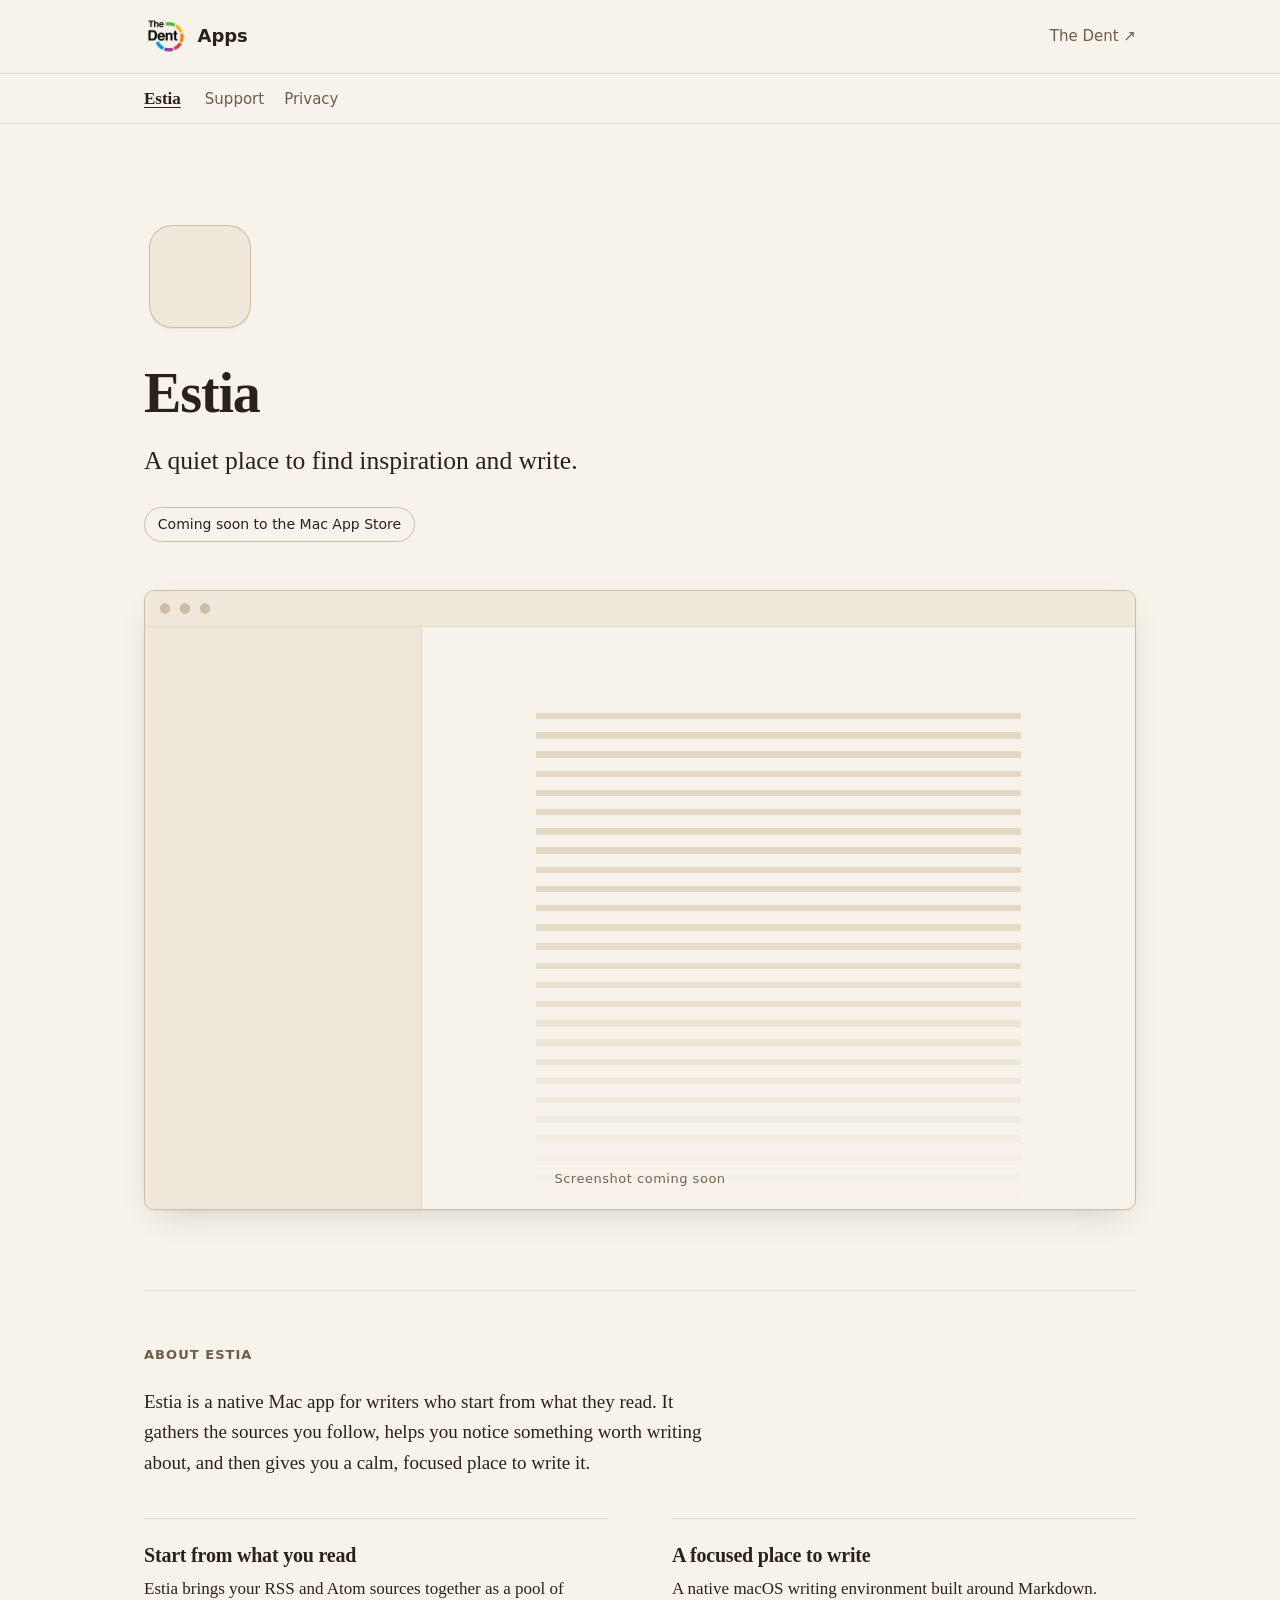
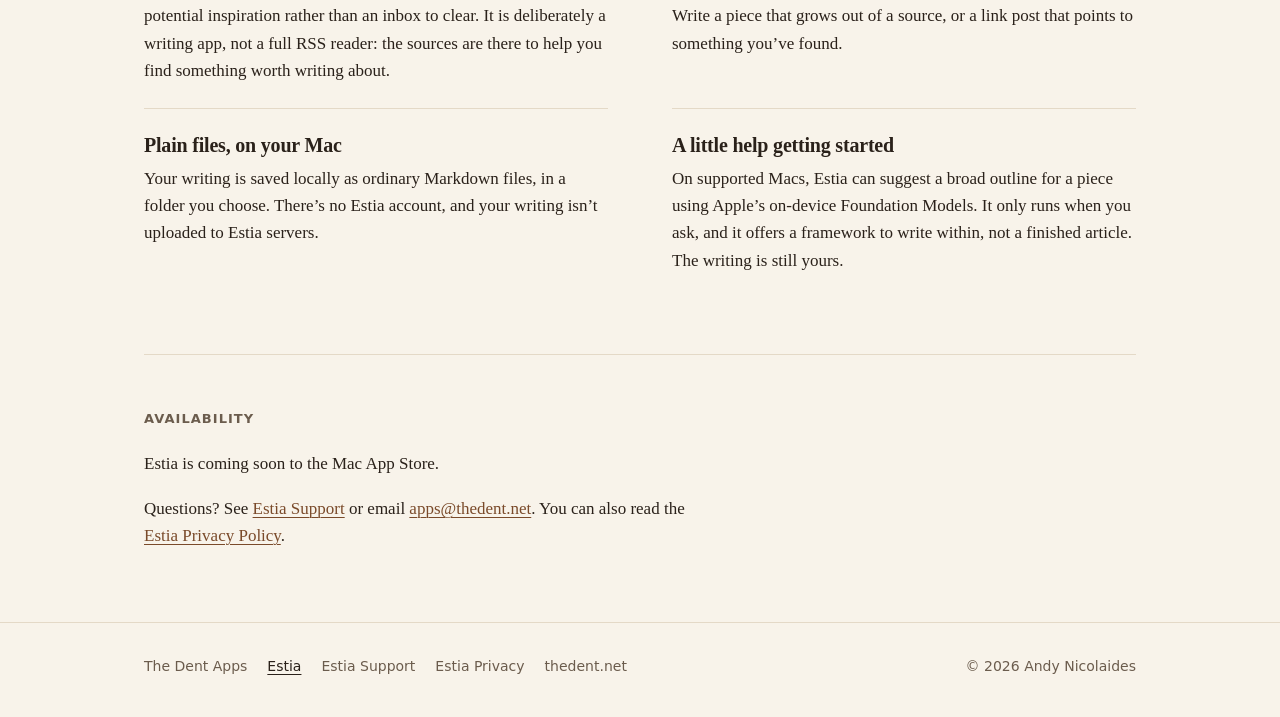
==== estia/index.html @ 14d81384 "Add The Dent Apps static site with Estia pages Plain HTML and one shared stylesheet for apps.thedent" ====
<!doctype html>
<html lang="en-GB" data-app="estia">
<head>
  <meta charset="utf-8">
  <meta name="viewport" content="width=device-width, initial-scale=1">
  <title>Estia · The Dent Apps</title>
  <meta name="description" content="Estia is a native Mac writing app: a quiet place to find inspiration and write. Coming soon to the Mac App Store.">
  <link rel="canonical" href="https://apps.thedent.net/estia/">
  <link rel="icon" href="/favicon.png" type="image/png">
  <link rel="apple-touch-icon" href="/apple-touch-icon.png">
  <link rel="stylesheet" href="/styles.css">
</head>
<body>
  <a class="skip-link" href="#main">Skip to content</a>

  <header class="site-header">
    <div class="wrap site-header__bar">
      <a class="site-title" href="/"><img class="site-title__logo" src="/assets/images/the-dent-logo-192.png" width="192" height="192" alt="The Dent"><span>Apps</span></a>
      <nav aria-label="Site">
        <ul class="nav-list">
          <li><a href="https://thedent.net">The Dent<span aria-hidden="true"> ↗</span></a></li>
        </ul>
      </nav>
    </div>
    <nav class="app-nav" aria-label="Estia">
      <div class="wrap app-nav__inner">
        <a class="app-nav__name" href="/estia/" aria-current="page">Estia</a>
        <ul class="nav-list">
          <li><a href="/estia/support/">Support</a></li>
          <li><a href="/estia/privacy/">Privacy</a></li>
        </ul>
      </div>
    </nav>
  </header>

  <main id="main">
    <div class="wrap">
      <section class="product-hero" aria-labelledby="page-title">
        <!-- Replace this placeholder with the real icon:
             <img class="app-icon" src="/estia/assets/estia-icon.png" width="512" height="512" alt=""> -->
        <div class="app-icon app-icon--placeholder" aria-hidden="true"></div>
        <h1 id="page-title">Estia</h1>
        <p class="lede">A quiet place to find inspiration and write.</p>
        <p class="status">Coming soon to the Mac App Store</p>
      </section>

      <div class="product-shot">
        <figure class="screenshot">
          <!-- Replace this placeholder with the real screenshot:
               <img src="/estia/assets/estia-screenshot.png" width="2880" height="1800"
                    alt="Describe what the screenshot shows, e.g. Estia’s main window with a draft open."> -->
          <div class="screenshot__placeholder" role="img" aria-label="Placeholder for a screenshot of Estia">
            <div class="screenshot__sidebar"></div>
            <div class="screenshot__page"></div>
            <span class="screenshot__label" aria-hidden="true">Screenshot coming soon</span>
          </div>
        </figure>
      </div>

      <section class="section" aria-labelledby="about-heading">
        <h2 class="section-label" id="about-heading">About Estia</h2>
        <p class="intro-text">Estia is a native Mac app for writers who start from what they read. It gathers the sources you follow, helps you notice something worth writing about, and then gives you a calm, focused place to write it.</p>

        <div class="features">
          <div class="feature">
            <h3>Start from what you read</h3>
            <p>Estia brings your RSS and Atom sources together as a pool of potential inspiration rather than an inbox to clear. It is deliberately a writing app, not a full RSS reader: the sources are there to help you find something worth writing about.</p>
          </div>
          <div class="feature">
            <h3>A focused place to write</h3>
            <p>A native macOS writing environment built around Markdown. Write a piece that grows out of a source, or a link post that points to something you’ve found.</p>
          </div>
          <div class="feature">
            <h3>Plain files, on your Mac</h3>
            <p>Your writing is saved locally as ordinary Markdown files, in a folder you choose. There’s no Estia account, and your writing isn’t uploaded to Estia servers.</p>
          </div>
          <div class="feature">
            <h3>A little help getting started</h3>
            <p>On supported Macs, Estia can suggest a broad outline for a piece using Apple’s on-device Foundation Models. It only runs when you ask, and it offers a framework to write within, not a finished article. The writing is still yours.</p>
          </div>
        </div>
      </section>

      <section class="section" aria-labelledby="availability-heading">
        <h2 class="section-label" id="availability-heading">Availability</h2>
        <div class="prose">
          <p>Estia is coming soon to the Mac App Store.</p>
          <p>Questions? See <a href="/estia/support/">Estia Support</a> or email <a href="mailto:apps@thedent.net">apps@thedent.net</a>. You can also read the <a href="/estia/privacy/">Estia Privacy Policy</a>.</p>
        </div>
      </section>
    </div>
  </main>

  <footer class="site-footer">
    <div class="wrap site-footer__inner">
      <nav aria-label="Footer">
        <ul class="nav-list">
          <li><a href="/">The Dent Apps</a></li>
          <li><a href="/estia/" aria-current="page">Estia</a></li>
          <li><a href="/estia/support/">Estia Support</a></li>
          <li><a href="/estia/privacy/">Estia Privacy</a></li>
          <li><a href="https://thedent.net">thedent.net</a></li>
        </ul>
      </nav>
      <p>© 2026 Andy Nicolaides</p>
    </div>
  </footer>
</body>
</html>
---- styles.css ----
/* The Dent Apps — shared stylesheet
   ------------------------------------------------------------------
   One stylesheet for every page. Apps change their personality by
   setting data-app="…" on <html>, which overrides the colour and
   typography tokens below. See "App themes" near the end.
   ------------------------------------------------------------------ */

/* Tokens ----------------------------------------------------------- */

:root {
  color-scheme: light dark;

  /* The Dent: neutral paper, near-black ink, slate accent */
  --paper: #fbfaf8;
  --surface: #f2f0ec;
  --ink: #1c1c1a;
  --ink-soft: #5b5954;
  --rule: #e2dfd9;
  --rule-strong: #cbc7bf;
  --accent: #2f4b60;

  --font-sans: system-ui, -apple-system, BlinkMacSystemFont, "Segoe UI",
    "Helvetica Neue", Arial, sans-serif;
  --font-serif: ui-serif, "New York", "Iowan Old Style", Charter,
    "Bitstream Charter", Georgia, serif;

  /* Headings are serif everywhere; body text can be swapped per app */
  --font-display: var(--font-serif);
  --font-body: var(--font-sans);

  --measure: 36rem;
  --wide: 62rem;
  --gutter: clamp(1rem, 4vw, 2rem);
  --radius: 10px;
}

@media (prefers-color-scheme: dark) {
  :root {
    --paper: #161615;
    --surface: #1f1f1d;
    --ink: #ecebe7;
    --ink-soft: #a8a59e;
    --rule: #2e2d2a;
    --rule-strong: #45433f;
    --accent: #9dbbd1;
  }
}

/* Base ------------------------------------------------------------- */

*,
*::before,
*::after {
  box-sizing: border-box;
}

html {
  background: var(--paper);
  -webkit-text-size-adjust: 100%;
  text-size-adjust: 100%;
}

body {
  margin: 0;
  background: var(--paper);
  color: var(--ink);
  font-family: var(--font-body);
  font-size: 1.0625rem;
  line-height: 1.6;
  -webkit-font-smoothing: antialiased;
  text-rendering: optimizeLegibility;
  min-height: 100vh;
  display: flex;
  flex-direction: column;
}

main {
  flex: 1;
}

h1,
h2,
h3 {
  font-family: var(--font-display);
  font-weight: 600;
  line-height: 1.2;
  letter-spacing: -0.01em;
  margin: 0 0 0.5em;
  text-wrap: balance;
}

h1 {
  font-size: clamp(2.25rem, 1.6rem + 3vw, 3.5rem);
  letter-spacing: -0.02em;
}

h2 {
  font-size: clamp(1.35rem, 1.2rem + 0.6vw, 1.6rem);
}

h3 {
  font-size: 1.15rem;
}

p,
ul,
ol,
dl {
  margin: 0 0 1em;
}

ul,
ol {
  padding-left: 1.25em;
}

li + li {
  margin-top: 0.35em;
}

img {
  max-width: 100%;
  height: auto;
  display: block;
}

a {
  color: var(--accent);
  text-decoration-line: underline;
  text-decoration-thickness: 1px;
  text-underline-offset: 0.2em;
}

a:hover {
  text-decoration-thickness: 2px;
}

:focus-visible {
  outline: 2px solid var(--accent);
  outline-offset: 3px;
  border-radius: 2px;
}

strong {
  font-weight: 600;
}

/* Layout ----------------------------------------------------------- */

.wrap {
  width: 100%;
  max-width: calc(var(--wide) + 2 * var(--gutter));
  margin-inline: auto;
  padding-inline: var(--gutter);
}

.prose {
  max-width: var(--measure);
}

.skip-link {
  position: absolute;
  left: var(--gutter);
  top: -100px;
  z-index: 10;
  padding: 0.5rem 0.9rem;
  background: var(--ink);
  color: var(--paper);
  font-family: var(--font-sans);
  font-size: 0.9375rem;
  border-radius: 6px;
  text-decoration: none;
}

.skip-link:focus {
  top: 0.75rem;
}

/* Site header ------------------------------------------------------ */

.site-header {
  font-family: var(--font-sans);
  border-bottom: 1px solid var(--rule);
}

.site-header__bar {
  display: flex;
  flex-wrap: wrap;
  align-items: center;
  justify-content: space-between;
  gap: 0.5rem 1.5rem;
  padding-block: 0.9rem;
}

/* Lockup: The Dent logo (alt="The Dent") followed by the word "Apps" */
.site-title {
  display: inline-flex;
  align-items: center;
  gap: 0.6rem;
  color: var(--ink);
  font-weight: 600;
  font-size: 1.125rem;
  letter-spacing: -0.005em;
  text-decoration: none;
}

.site-title__logo {
  width: 2.75rem;
  height: 2.75rem;
}

.site-title:hover span {
  text-decoration: underline;
  text-decoration-thickness: 1px;
}

/* The logo's lettering is black on transparent, so give it a light tile
   in dark mode to keep it legible. */
@media (prefers-color-scheme: dark) {
  .site-title__logo {
    background: #fbfaf8;
    border-radius: 8px;
    padding: 2px;
  }
}

.nav-list {
  display: flex;
  flex-wrap: wrap;
  gap: 0.25rem 1.25rem;
  list-style: none;
  margin: 0;
  padding: 0;
  font-size: 0.9375rem;
}

.nav-list li + li {
  margin-top: 0;
}

.nav-list a {
  color: var(--ink-soft);
  text-decoration: none;
}

.nav-list a:hover,
.nav-list a[aria-current="page"] {
  color: var(--ink);
  text-decoration: underline;
  text-decoration-thickness: 1px;
}

/* Per-app navigation (sits under the site bar on app pages) */

.app-nav {
  border-top: 1px solid var(--rule);
}

.app-nav__inner {
  display: flex;
  flex-wrap: wrap;
  align-items: baseline;
  gap: 0.25rem 1.5rem;
  padding-block: 0.7rem;
}

.app-nav__name {
  font-family: var(--font-display);
  font-weight: 600;
  font-size: 1.0625rem;
  color: var(--ink);
  text-decoration: none;
}

.app-nav__name:hover,
.app-nav__name[aria-current="page"] {
  text-decoration: underline;
  text-decoration-thickness: 1px;
}

/* Page sections ---------------------------------------------------- */

.page-intro {
  padding-block: clamp(3rem, 8vw, 6rem) clamp(2rem, 5vw, 3.5rem);
}

.lede {
  font-family: var(--font-display);
  font-size: clamp(1.25rem, 1.1rem + 0.8vw, 1.6rem);
  line-height: 1.35;
  color: var(--ink);
  margin-bottom: 1.25rem;
  text-wrap: balance;
}

.eyebrow {
  font-family: var(--font-sans);
  font-size: 0.8125rem;
  font-weight: 600;
  letter-spacing: 0.08em;
  text-transform: uppercase;
  color: var(--ink-soft);
  margin-bottom: 0.9rem;
}

.eyebrow a {
  color: inherit;
  text-decoration: none;
}

.eyebrow a:hover {
  text-decoration: underline;
}

.muted {
  color: var(--ink-soft);
}

.section {
  padding-block: clamp(2rem, 5vw, 3.5rem);
  border-top: 1px solid var(--rule);
}

.section-label {
  font-family: var(--font-sans);
  font-size: 0.8125rem;
  font-weight: 600;
  letter-spacing: 0.08em;
  text-transform: uppercase;
  color: var(--ink-soft);
  margin-bottom: 1.5rem;
}

/* App list (home page) -------------------------------------------- */

.app-list {
  list-style: none;
  margin: 0;
  padding: 0;
  border-top: 1px solid var(--rule);
}

.app-list > li {
  margin: 0;
  border-bottom: 1px solid var(--rule);
}

.app-entry {
  position: relative;
  display: grid;
  grid-template-columns: auto 1fr;
  grid-template-areas:
    "icon text"
    "icon meta";
  column-gap: 1.25rem;
  align-items: start;
  padding-block: 1.5rem;
}

.app-entry .app-icon {
  grid-area: icon;
  width: 4rem;
}

.app-entry__text {
  grid-area: text;
}

.app-entry__name {
  font-size: 1.35rem;
  margin: 0 0 0.15rem;
}

.app-entry__name a {
  color: var(--ink);
  text-decoration: none;
}

/* The whole row is clickable; the link text stays the accessible name */
.app-entry__name a::after {
  content: "";
  position: absolute;
  inset: 0;
}

.app-entry__name a:focus-visible {
  outline: none;
}

.app-entry:focus-within {
  outline: 2px solid var(--accent);
  outline-offset: 4px;
  border-radius: 4px;
}

.app-entry:hover .app-entry__name a {
  text-decoration: underline;
  text-decoration-thickness: 1px;
}

.app-entry__tagline {
  margin: 0;
  color: var(--ink-soft);
}

.app-entry__meta {
  grid-area: meta;
  display: flex;
  flex-wrap: wrap;
  gap: 0.25rem 1rem;
  margin: 0.5rem 0 0;
  font-family: var(--font-sans);
  font-size: 0.875rem;
  color: var(--ink-soft);
}

.app-entry__meta div {
  display: flex;
  gap: 0.35rem;
}

.app-entry__meta dt {
  font-weight: 600;
}

.app-entry__meta dd {
  margin: 0;
}

@media (min-width: 40rem) {
  .app-entry {
    grid-template-columns: auto 1fr auto;
    grid-template-areas: "icon text meta";
    align-items: center;
  }

  .app-entry .app-icon {
    width: 4.5rem;
  }

  .app-entry__meta {
    flex-direction: column;
    align-items: flex-end;
    margin: 0;
    text-align: right;
  }
}

/* App icon --------------------------------------------------------- */

/* Real icons are square PNGs exported from the macOS icon, which already
   include the rounded shape and transparent padding, so the <img> itself
   gets no radius or border. */
.app-icon {
  display: block;
  aspect-ratio: 1;
  width: 7rem;
  height: auto;
}

/* CSS-only placeholder: a quiet rounded tile inside the standard macOS
   icon padding. Delete once a real icon is in place. */
.app-icon--placeholder {
  position: relative;
}

.app-icon--placeholder::before {
  content: "";
  position: absolute;
  inset: 9.8%;
  border-radius: 22.5%;
  background: var(--surface);
  box-shadow:
    inset 0 0 0 1px var(--rule-strong),
    0 1px 2px rgb(0 0 0 / 0.06);
}

/* Screenshot ------------------------------------------------------- */

.screenshot {
  margin: 0;
}

.screenshot img,
.screenshot__placeholder {
  width: 100%;
  aspect-ratio: 16 / 10;
  border-radius: var(--radius);
  border: 1px solid var(--rule-strong);
  box-shadow: 0 1px 2px rgb(0 0 0 / 0.04), 0 12px 32px -12px rgb(0 0 0 / 0.18);
}

.screenshot figcaption {
  margin-top: 0.9rem;
  font-family: var(--font-sans);
  font-size: 0.875rem;
  color: var(--ink-soft);
}

/* CSS-only placeholder: a suggestion of a Mac window with a sidebar and a
   column of text. Delete once a real screenshot is in place. */
.screenshot__placeholder {
  position: relative;
  overflow: hidden;
  display: grid;
  grid-template-columns: 28% 1fr;
  grid-template-rows: 2.25rem 1fr;
  background: var(--paper);
}

.screenshot__placeholder::before {
  /* title bar with three window controls */
  content: "";
  grid-column: 1 / -1;
  border-bottom: 1px solid var(--rule);
  background:
    radial-gradient(circle, var(--rule-strong) 5px, transparent 5.5px) 0.6rem 50% / 1.25rem 100% no-repeat,
    radial-gradient(circle, var(--rule-strong) 5px, transparent 5.5px) 1.85rem 50% / 1.25rem 100% no-repeat,
    radial-gradient(circle, var(--rule-strong) 5px, transparent 5.5px) 3.1rem 50% / 1.25rem 100% no-repeat,
    var(--surface);
}

.screenshot__sidebar {
  grid-area: 2 / 1;
  background: var(--surface);
  border-right: 1px solid var(--rule);
}

.screenshot__page {
  /* faint lines of text */
  grid-area: 2 / 2;
  margin: 12% 16% 0;
  background: repeating-linear-gradient(
    to bottom,
    var(--rule) 0 0.4rem,
    transparent 0.4rem 1.2rem
  );
  mask-image: linear-gradient(to bottom, #000 40%, transparent);
  -webkit-mask-image: linear-gradient(to bottom, #000 40%, transparent);
}

.screenshot__label {
  grid-column: 1 / -1;
  grid-row: 2;
  align-self: end;
  justify-self: center;
  margin-bottom: 1.25rem;
  font-family: var(--font-sans);
  font-size: 0.8125rem;
  letter-spacing: 0.04em;
  color: var(--ink-soft);
}

/* Product page ----------------------------------------------------- */

.product-hero {
  padding-block: clamp(3rem, 8vw, 5.5rem) clamp(2rem, 5vw, 3rem);
}

.product-hero .app-icon {
  width: clamp(5.5rem, 12vw, 8rem);
  margin: 0 0 1.25rem -0.5rem; /* optically align the icon's padding */
}

.product-hero h1 {
  margin-bottom: 0.3em;
}

.status {
  display: inline-block;
  margin: 0.5rem 0 0;
  padding: 0.35rem 0.8rem;
  border: 1px solid var(--rule-strong);
  border-radius: 999px;
  font-family: var(--font-sans);
  font-size: 0.875rem;
  color: var(--ink);
}

.product-shot {
  padding-bottom: clamp(3rem, 7vw, 5rem);
}

.intro-text {
  font-size: 1.1875rem;
  max-width: var(--measure);
}

.features {
  display: grid;
  gap: 0 clamp(2rem, 5vw, 4rem);
  margin-top: 2.5rem;
}

.feature {
  padding-block: 1.5rem;
  border-top: 1px solid var(--rule);
}

.feature h3 {
  font-size: 1.25rem;
  margin-bottom: 0.4em;
}

.feature p:last-child {
  margin-bottom: 0;
}

@media (min-width: 48rem) {
  .features {
    grid-template-columns: 1fr 1fr;
  }
}

/* Long-form pages (privacy, support) ------------------------------ */

.doc {
  padding-bottom: clamp(3rem, 7vw, 5rem);
}

.doc .page-intro {
  padding-bottom: 1.5rem;
}

.doc h2 {
  margin-top: 2.5rem;
}

.doc .page-intro + h2 {
  margin-top: 0.5rem;
}

.doc h3 {
  margin-top: 1.75rem;
  margin-bottom: 0.35em;
}

.summary {
  margin: 0 0 2.5rem;
  padding: 1.25rem 1.5rem;
  background: var(--surface);
  border-radius: var(--radius);
}

.summary h2 {
  margin-top: 0;
  font-size: 1.125rem;
}

.summary ul {
  margin-bottom: 0;
}

.contact-line {
  font-size: 1.1875rem;
}

.faq h3 {
  font-size: 1.125rem;
}

/* Site footer ------------------------------------------------------ */

.site-footer {
  font-family: var(--font-sans);
  font-size: 0.875rem;
  color: var(--ink-soft);
  border-top: 1px solid var(--rule);
}

.site-footer__inner {
  display: flex;
  flex-wrap: wrap;
  justify-content: space-between;
  align-items: baseline;
  gap: 0.75rem 2rem;
  padding-block: 2rem 2.5rem;
}

.site-footer p {
  margin: 0;
}

.site-footer .nav-list {
  font-size: inherit;
}

/* App themes ------------------------------------------------------- */

/* Estia: warm cream paper, earthy brown accent, serif text */
[data-app="estia"] {
  --paper: #f8f3ea;
  --surface: #efe7d9;
  --ink: #2a211a;
  --ink-soft: #6b5c4d;
  --rule: #e4d9c7;
  --rule-strong: #cdbda5;
  --accent: #7a4a2a;
  --font-body: var(--font-serif);
}

@media (prefers-color-scheme: dark) {
  [data-app="estia"] {
    --paper: #1c1814;
    --surface: #26201b;
    --ink: #eee5d8;
    --ink-soft: #b3a592;
    --rule: #342c24;
    --rule-strong: #4d4236;
    --accent: #d9a877;
  }
}

/* Motion ----------------------------------------------------------- */

@media (prefers-reduced-motion: reduce) {
  *,
  *::before,
  *::after {
    animation-duration: 0.01ms !important;
    animation-iteration-count: 1 !important;
    transition-duration: 0.01ms !important;
    scroll-behavior: auto !important;
  }
}
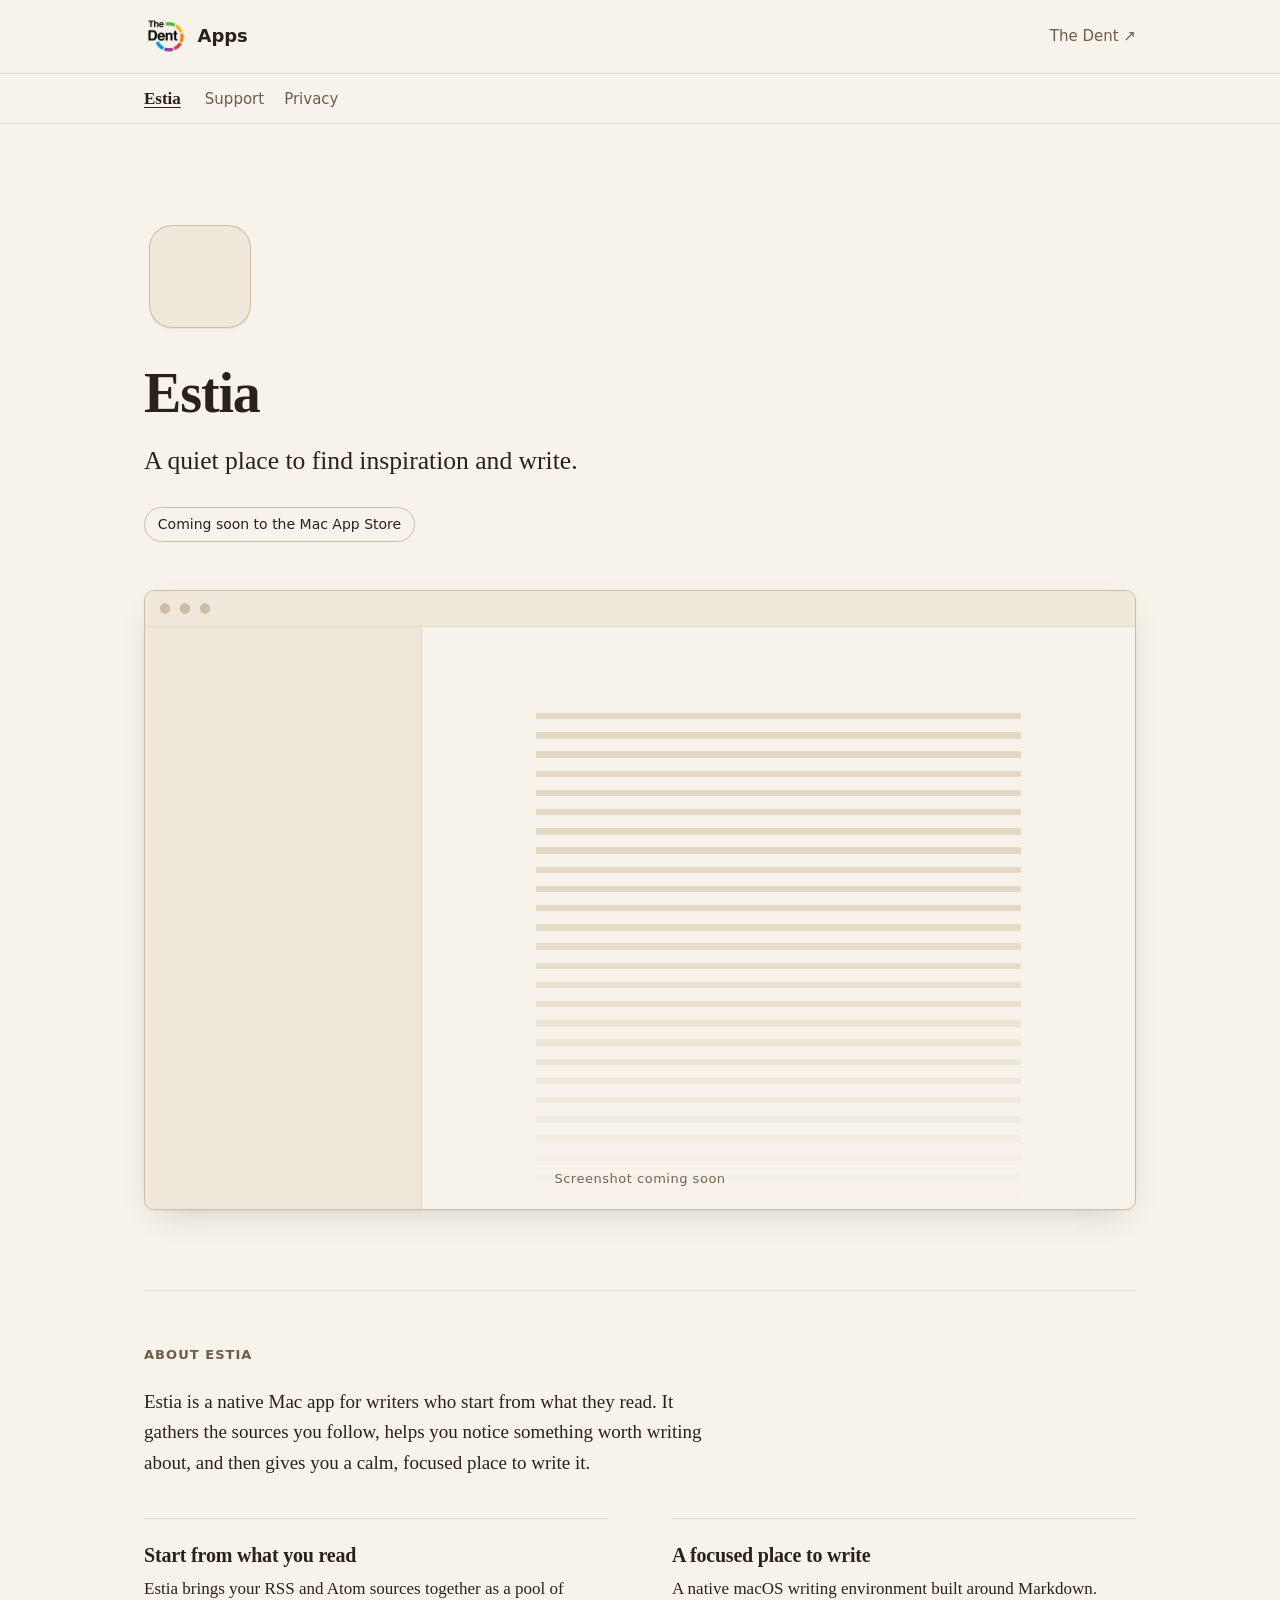
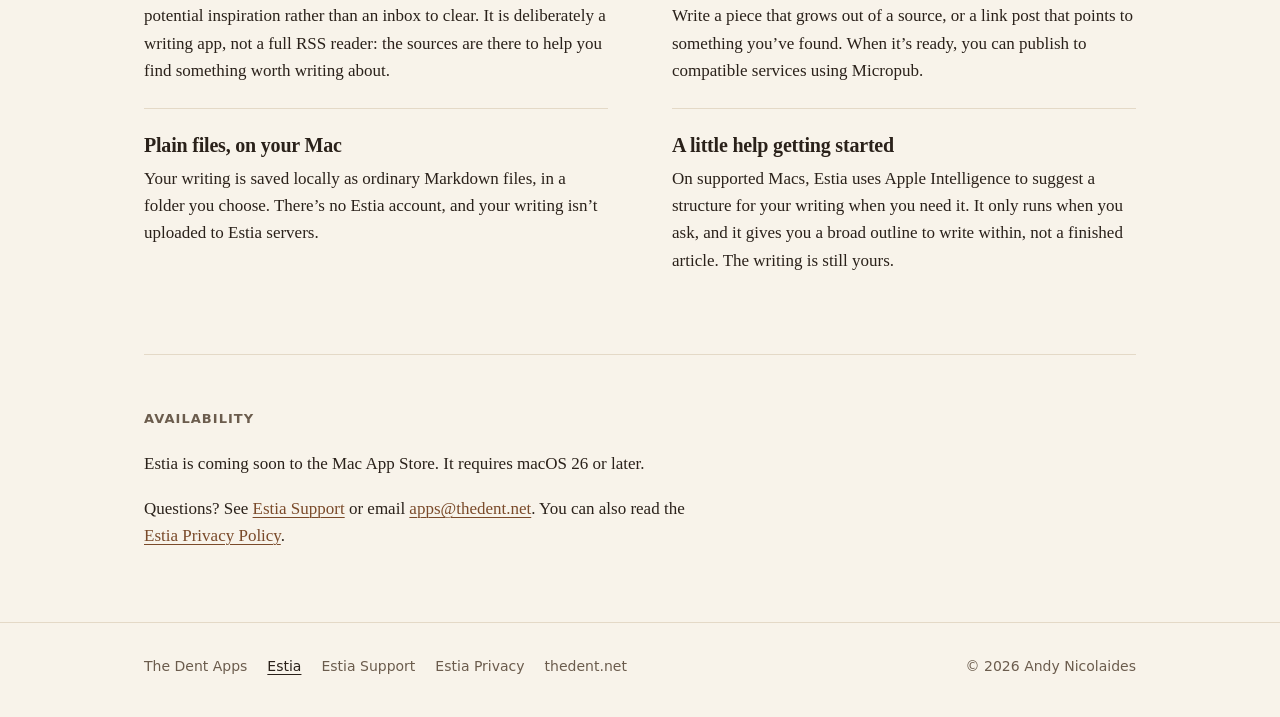
==== commit 4158d9d4: "Refine Estia copy for Apple Intelligence, Micropub and requirements - Product page: describe writing" ====
--- a/estia/index.html
+++ b/estia/index.html
@@ -68,7 +68,7 @@
           </div>
           <div class="feature">
             <h3>A focused place to write</h3>
-            <p>A native macOS writing environment built around Markdown. Write a piece that grows out of a source, or a link post that points to something you’ve found.</p>
+            <p>A native macOS writing environment built around Markdown. Write a piece that grows out of a source, or a link post that points to something you’ve found. When it’s ready, you can publish to compatible services using Micropub.</p>
           </div>
           <div class="feature">
             <h3>Plain files, on your Mac</h3>
@@ -76,7 +76,7 @@
           </div>
           <div class="feature">
             <h3>A little help getting started</h3>
-            <p>On supported Macs, Estia can suggest a broad outline for a piece using Apple’s on-device Foundation Models. It only runs when you ask, and it offers a framework to write within, not a finished article. The writing is still yours.</p>
+            <p>On supported Macs, Estia uses Apple Intelligence to suggest a structure for your writing when you need it. It only runs when you ask, and it gives you a broad outline to write within, not a finished article. The writing is still yours.</p>
           </div>
         </div>
       </section>
@@ -84,7 +84,7 @@
       <section class="section" aria-labelledby="availability-heading">
         <h2 class="section-label" id="availability-heading">Availability</h2>
         <div class="prose">
-          <p>Estia is coming soon to the Mac App Store.</p>
+          <p>Estia is coming soon to the Mac App Store. It requires macOS 26 or later.</p>
           <p>Questions? See <a href="/estia/support/">Estia Support</a> or email <a href="mailto:apps@thedent.net">apps@thedent.net</a>. You can also read the <a href="/estia/privacy/">Estia Privacy Policy</a>.</p>
         </div>
       </section>
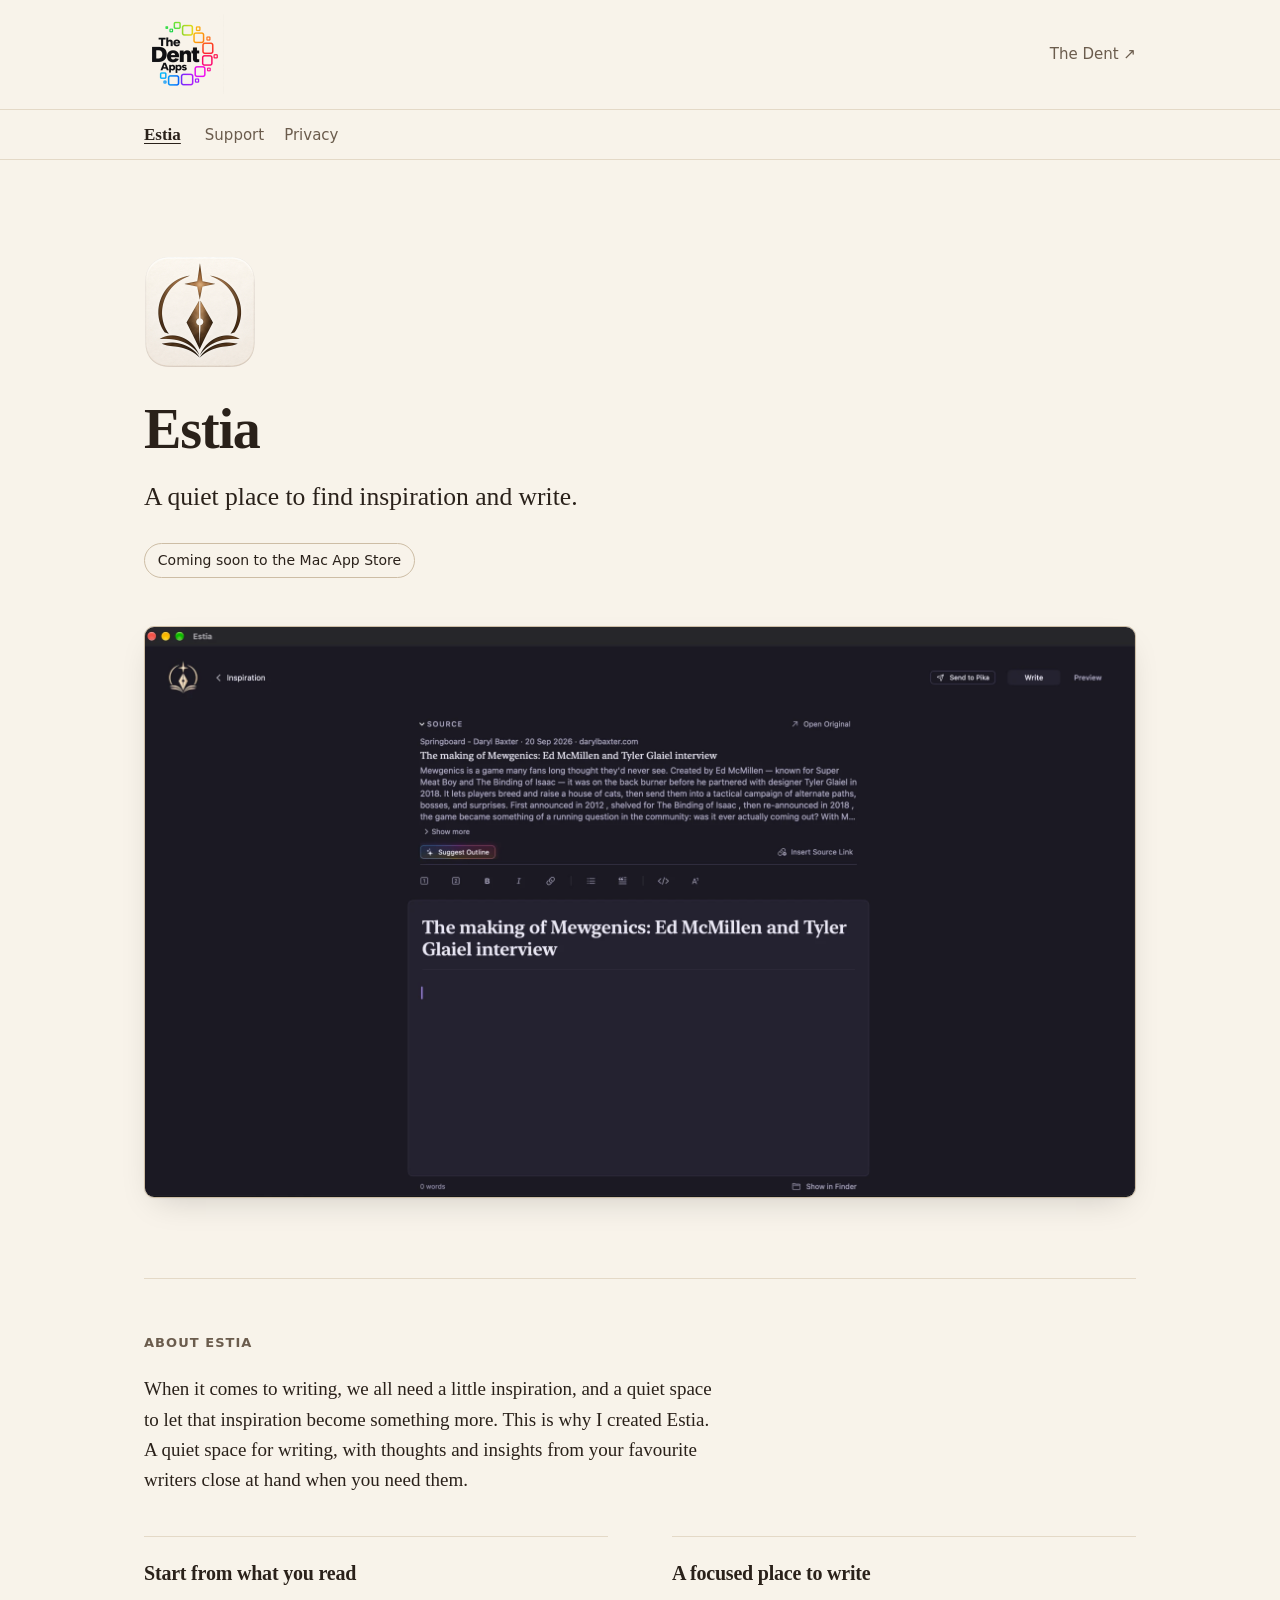
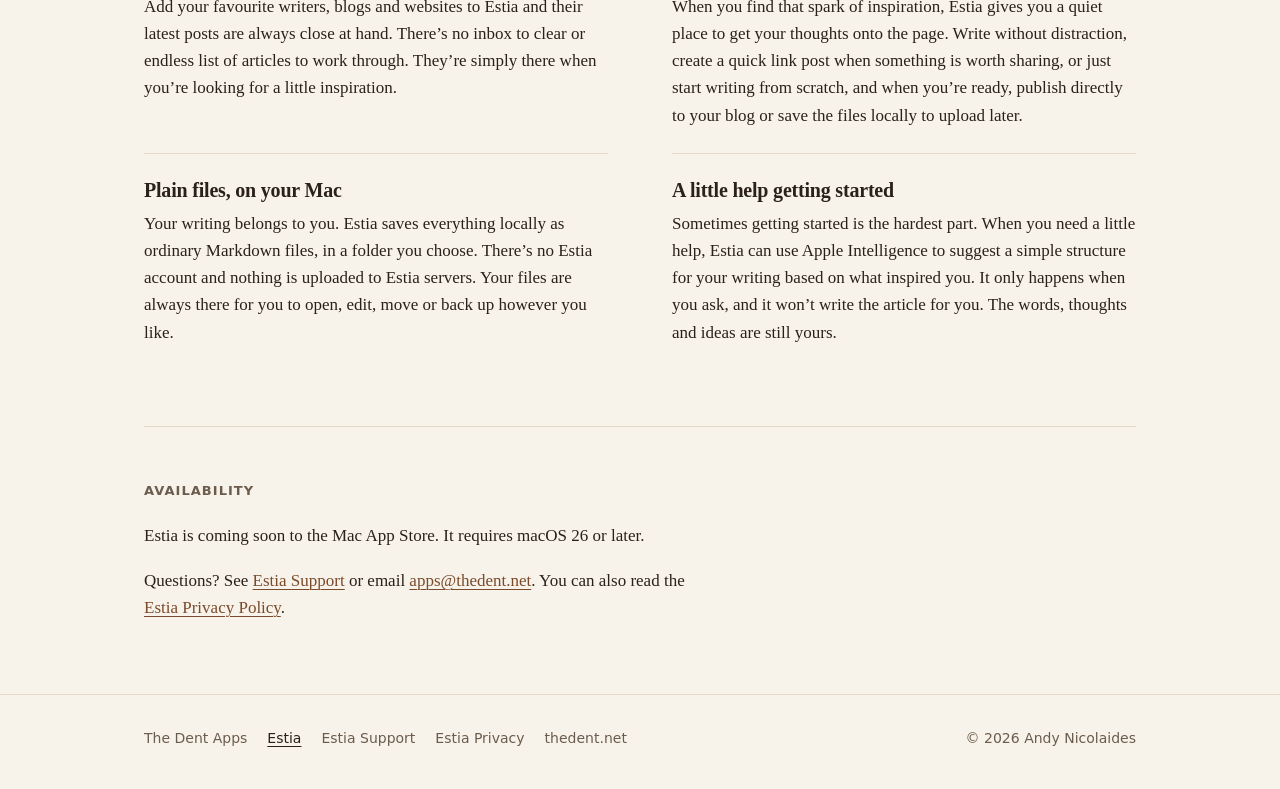
==== commit 8ead702a: "Refine Estia site content and branding Co-Authored-By: Claude Opus 5.5 <noreply@anthropic.com>" ====
--- a/estia/index.html
+++ b/estia/index.html
@@ -15,7 +15,7 @@
 
   <header class="site-header">
     <div class="wrap site-header__bar">
-      <a class="site-title" href="/"><img class="site-title__logo" src="/assets/images/the-dent-logo-192.png" width="192" height="192" alt="The Dent"><span>Apps</span></a>
+      <a class="site-title" href="/"><picture><source srcset="/assets/images/the-dent-apps-logo-dark.png" media="(prefers-color-scheme: dark)"><img class="site-title__logo" src="/assets/images/the-dent-apps-logo-light.png" width="320" height="320" alt="The Dent Apps"></picture></a>
       <nav aria-label="Site">
         <ul class="nav-list">
           <li><a href="https://thedent.net">The Dent<span aria-hidden="true"> ↗</span></a></li>
@@ -36,9 +36,7 @@
   <main id="main">
     <div class="wrap">
       <section class="product-hero" aria-labelledby="page-title">
-        <!-- Replace this placeholder with the real icon:
-             <img class="app-icon" src="/estia/assets/estia-icon.png" width="512" height="512" alt=""> -->
-        <div class="app-icon app-icon--placeholder" aria-hidden="true"></div>
+        <picture><source srcset="/estia/assets/estia-icon-dark.png" media="(prefers-color-scheme: dark)"><img class="app-icon" src="/estia/assets/estia-icon-light.png" width="512" height="512" alt=""></picture>
         <h1 id="page-title">Estia</h1>
         <p class="lede">A quiet place to find inspiration and write.</p>
         <p class="status">Coming soon to the Mac App Store</p>
@@ -46,37 +44,31 @@
 
       <div class="product-shot">
         <figure class="screenshot">
-          <!-- Replace this placeholder with the real screenshot:
-               <img src="/estia/assets/estia-screenshot.png" width="2880" height="1800"
-                    alt="Describe what the screenshot shows, e.g. Estia’s main window with a draft open."> -->
-          <div class="screenshot__placeholder" role="img" aria-label="Placeholder for a screenshot of Estia">
-            <div class="screenshot__sidebar"></div>
-            <div class="screenshot__page"></div>
-            <span class="screenshot__label" aria-hidden="true">Screenshot coming soon</span>
-          </div>
+          <img src="/estia/assets/estia-screenshot.webp" width="2000" height="1150"
+               alt="Estia’s main window in dark mode, with a source article’s details and a Suggest Outline button above a new draft, and Send to Pika, Write and Preview in the toolbar.">
         </figure>
       </div>
 
       <section class="section" aria-labelledby="about-heading">
         <h2 class="section-label" id="about-heading">About Estia</h2>
-        <p class="intro-text">Estia is a native Mac app for writers who start from what they read. It gathers the sources you follow, helps you notice something worth writing about, and then gives you a calm, focused place to write it.</p>
+        <p class="intro-text">When it comes to writing, we all need a little inspiration, and a quiet space to let that inspiration become something more. This is why I created Estia. A quiet space for writing, with thoughts and insights from your favourite writers close at hand when you need them.</p>
 
         <div class="features">
           <div class="feature">
             <h3>Start from what you read</h3>
-            <p>Estia brings your RSS and Atom sources together as a pool of potential inspiration rather than an inbox to clear. It is deliberately a writing app, not a full RSS reader: the sources are there to help you find something worth writing about.</p>
+            <p>Add your favourite writers, blogs and websites to Estia and their latest posts are always close at hand. There’s no inbox to clear or endless list of articles to work through. They’re simply there when you’re looking for a little inspiration.</p>
           </div>
           <div class="feature">
             <h3>A focused place to write</h3>
-            <p>A native macOS writing environment built around Markdown. Write a piece that grows out of a source, or a link post that points to something you’ve found. When it’s ready, you can publish to compatible services using Micropub.</p>
+            <p>When you find that spark of inspiration, Estia gives you a quiet place to get your thoughts onto the page. Write without distraction, create a quick link post when something is worth sharing, or just start writing from scratch, and when you’re ready, publish directly to your blog or save the files locally to upload later.</p>
           </div>
           <div class="feature">
             <h3>Plain files, on your Mac</h3>
-            <p>Your writing is saved locally as ordinary Markdown files, in a folder you choose. There’s no Estia account, and your writing isn’t uploaded to Estia servers.</p>
+            <p>Your writing belongs to you. Estia saves everything locally as ordinary Markdown files, in a folder you choose. There’s no Estia account and nothing is uploaded to Estia servers. Your files are always there for you to open, edit, move or back up however you like.</p>
           </div>
           <div class="feature">
             <h3>A little help getting started</h3>
-            <p>On supported Macs, Estia uses Apple Intelligence to suggest a structure for your writing when you need it. It only runs when you ask, and it gives you a broad outline to write within, not a finished article. The writing is still yours.</p>
+            <p>Sometimes getting started is the hardest part. When you need a little help, Estia can use Apple Intelligence to suggest a simple structure for your writing based on what inspired you. It only happens when you ask, and it won’t write the article for you. The words, thoughts and ideas are still yours.</p>
           </div>
         </div>
       </section>
--- a/styles.css
+++ b/styles.css
@@ -192,36 +192,16 @@
   padding-block: 0.9rem;
 }
 
-/* Lockup: The Dent logo (alt="The Dent") followed by the word "Apps" */
+/* The Dent Apps logo already includes its name. A <picture> swaps in the
+   light-lettered version when the system is in dark mode. */
 .site-title {
-  display: inline-flex;
-  align-items: center;
-  gap: 0.6rem;
-  color: var(--ink);
-  font-weight: 600;
-  font-size: 1.125rem;
-  letter-spacing: -0.005em;
-  text-decoration: none;
+  display: block;
+  border-radius: 6px;
 }
 
 .site-title__logo {
-  width: 2.75rem;
-  height: 2.75rem;
-}
-
-.site-title:hover span {
-  text-decoration: underline;
-  text-decoration-thickness: 1px;
-}
-
-/* The logo's lettering is black on transparent, so give it a light tile
-   in dark mode to keep it legible. */
-@media (prefers-color-scheme: dark) {
-  .site-title__logo {
-    background: #fbfaf8;
-    border-radius: 8px;
-    padding: 2px;
-  }
+  width: clamp(4rem, 3.25rem + 3vw, 5rem);
+  height: auto;
 }
 
 .nav-list {
@@ -357,8 +337,11 @@
   padding-block: 1.5rem;
 }
 
+.app-entry__icon {
+  grid-area: icon;
+}
+
 .app-entry .app-icon {
-  grid-area: icon;
   width: 4rem;
 }
 
@@ -400,6 +383,11 @@
 
 .app-entry__tagline {
   margin: 0;
+  color: var(--ink);
+}
+
+.app-entry__description {
+  margin: 0.15rem 0 0;
   color: var(--ink-soft);
 }
 
@@ -458,33 +446,17 @@
   height: auto;
 }
 
-/* CSS-only placeholder: a quiet rounded tile inside the standard macOS
-   icon padding. Delete once a real icon is in place. */
-.app-icon--placeholder {
-  position: relative;
-}
-
-.app-icon--placeholder::before {
-  content: "";
-  position: absolute;
-  inset: 9.8%;
-  border-radius: 22.5%;
-  background: var(--surface);
-  box-shadow:
-    inset 0 0 0 1px var(--rule-strong),
-    0 1px 2px rgb(0 0 0 / 0.06);
-}
-
 /* Screenshot ------------------------------------------------------- */
 
 .screenshot {
   margin: 0;
 }
 
-.screenshot img,
-.screenshot__placeholder {
+/* The screenshot already shows the real window, so it gets only a quiet
+   frame; its width and height attributes keep the aspect ratio. */
+.screenshot img {
   width: 100%;
-  aspect-ratio: 16 / 10;
+  height: auto;
   border-radius: var(--radius);
   border: 1px solid var(--rule-strong);
   box-shadow: 0 1px 2px rgb(0 0 0 / 0.04), 0 12px 32px -12px rgb(0 0 0 / 0.18);
@@ -494,60 +466,6 @@
   margin-top: 0.9rem;
   font-family: var(--font-sans);
   font-size: 0.875rem;
-  color: var(--ink-soft);
-}
-
-/* CSS-only placeholder: a suggestion of a Mac window with a sidebar and a
-   column of text. Delete once a real screenshot is in place. */
-.screenshot__placeholder {
-  position: relative;
-  overflow: hidden;
-  display: grid;
-  grid-template-columns: 28% 1fr;
-  grid-template-rows: 2.25rem 1fr;
-  background: var(--paper);
-}
-
-.screenshot__placeholder::before {
-  /* title bar with three window controls */
-  content: "";
-  grid-column: 1 / -1;
-  border-bottom: 1px solid var(--rule);
-  background:
-    radial-gradient(circle, var(--rule-strong) 5px, transparent 5.5px) 0.6rem 50% / 1.25rem 100% no-repeat,
-    radial-gradient(circle, var(--rule-strong) 5px, transparent 5.5px) 1.85rem 50% / 1.25rem 100% no-repeat,
-    radial-gradient(circle, var(--rule-strong) 5px, transparent 5.5px) 3.1rem 50% / 1.25rem 100% no-repeat,
-    var(--surface);
-}
-
-.screenshot__sidebar {
-  grid-area: 2 / 1;
-  background: var(--surface);
-  border-right: 1px solid var(--rule);
-}
-
-.screenshot__page {
-  /* faint lines of text */
-  grid-area: 2 / 2;
-  margin: 12% 16% 0;
-  background: repeating-linear-gradient(
-    to bottom,
-    var(--rule) 0 0.4rem,
-    transparent 0.4rem 1.2rem
-  );
-  mask-image: linear-gradient(to bottom, #000 40%, transparent);
-  -webkit-mask-image: linear-gradient(to bottom, #000 40%, transparent);
-}
-
-.screenshot__label {
-  grid-column: 1 / -1;
-  grid-row: 2;
-  align-self: end;
-  justify-self: center;
-  margin-bottom: 1.25rem;
-  font-family: var(--font-sans);
-  font-size: 0.8125rem;
-  letter-spacing: 0.04em;
   color: var(--ink-soft);
 }
 
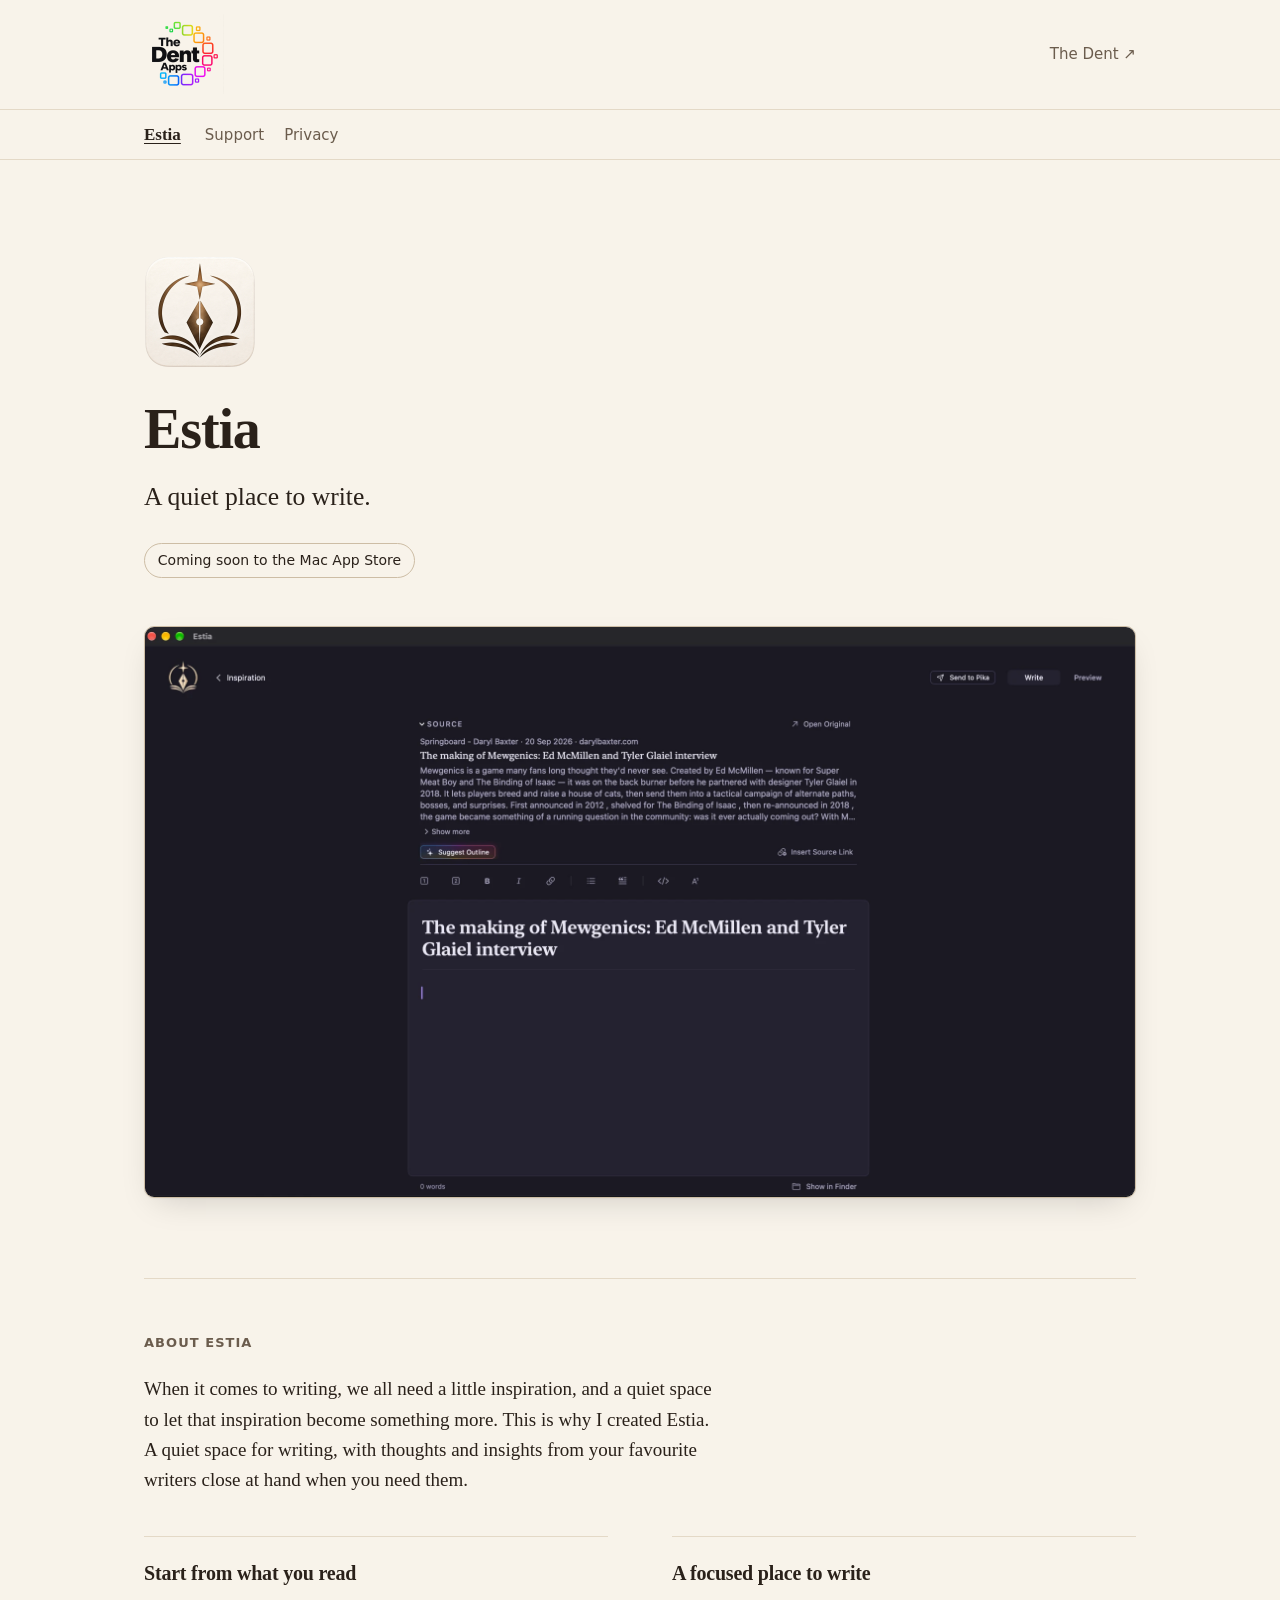
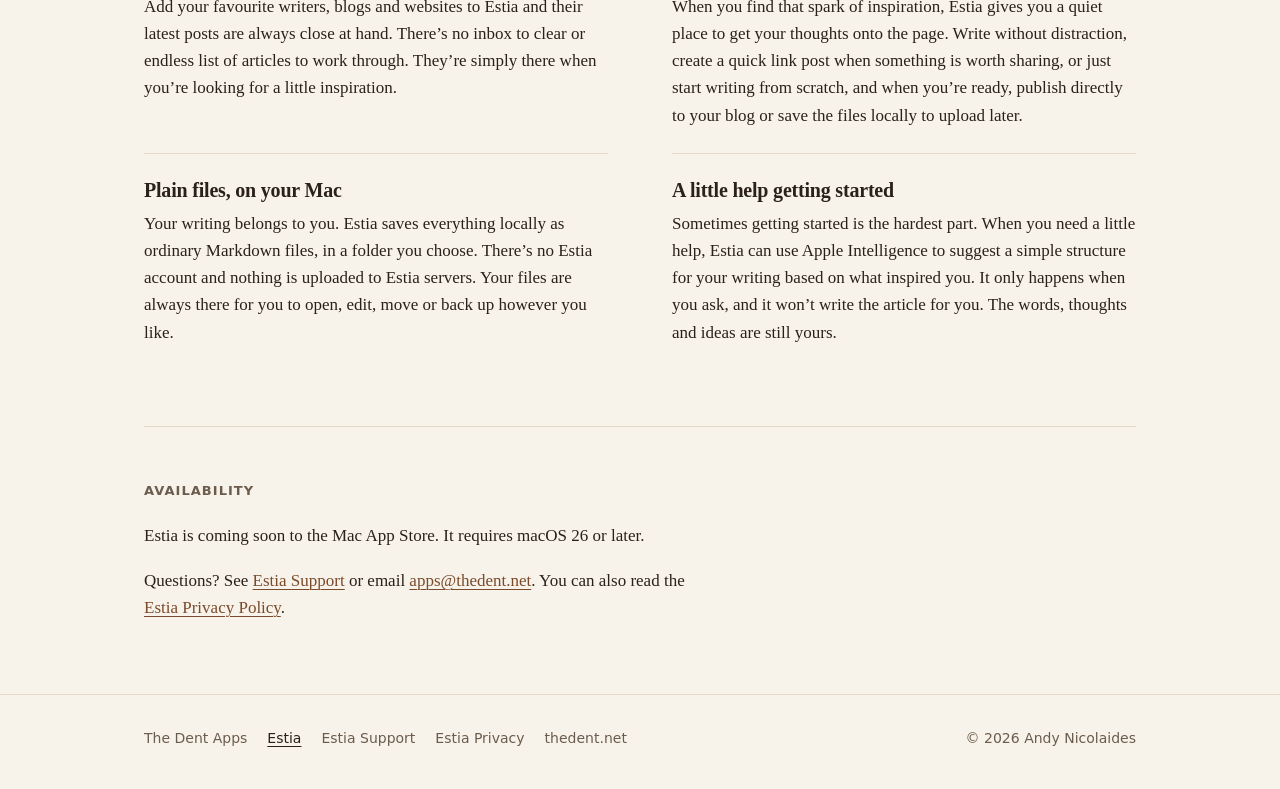
==== commit e32feeb0: "Hide duplicate home title, align Estia tagline and support list Co-Authored-By: Claude Opus 5.5 <nor" ====
--- a/estia/index.html
+++ b/estia/index.html
@@ -4,7 +4,7 @@
   <meta charset="utf-8">
   <meta name="viewport" content="width=device-width, initial-scale=1">
   <title>Estia · The Dent Apps</title>
-  <meta name="description" content="Estia is a native Mac writing app: a quiet place to find inspiration and write. Coming soon to the Mac App Store.">
+  <meta name="description" content="Estia is a native Mac writing app: a quiet place to write. Coming soon to the Mac App Store.">
   <link rel="canonical" href="https://apps.thedent.net/estia/">
   <link rel="icon" href="/favicon.png" type="image/png">
   <link rel="apple-touch-icon" href="/apple-touch-icon.png">
@@ -38,7 +38,7 @@
       <section class="product-hero" aria-labelledby="page-title">
         <picture><source srcset="/estia/assets/estia-icon-dark.png" media="(prefers-color-scheme: dark)"><img class="app-icon" src="/estia/assets/estia-icon-light.png" width="512" height="512" alt=""></picture>
         <h1 id="page-title">Estia</h1>
-        <p class="lede">A quiet place to find inspiration and write.</p>
+        <p class="lede">A quiet place to write.</p>
         <p class="status">Coming soon to the Mac App Store</p>
       </section>
 
--- a/styles.css
+++ b/styles.css
@@ -158,6 +158,20 @@
   max-width: var(--measure);
 }
 
+/* Hidden visually but still read by screen readers, e.g. the home page
+   title, which the logo already shows. */
+.visually-hidden {
+  position: absolute;
+  width: 1px;
+  height: 1px;
+  margin: -1px;
+  padding: 0;
+  overflow: hidden;
+  clip-path: inset(50%);
+  white-space: nowrap;
+  border: 0;
+}
+
 .skip-link {
   position: absolute;
   left: var(--gutter);
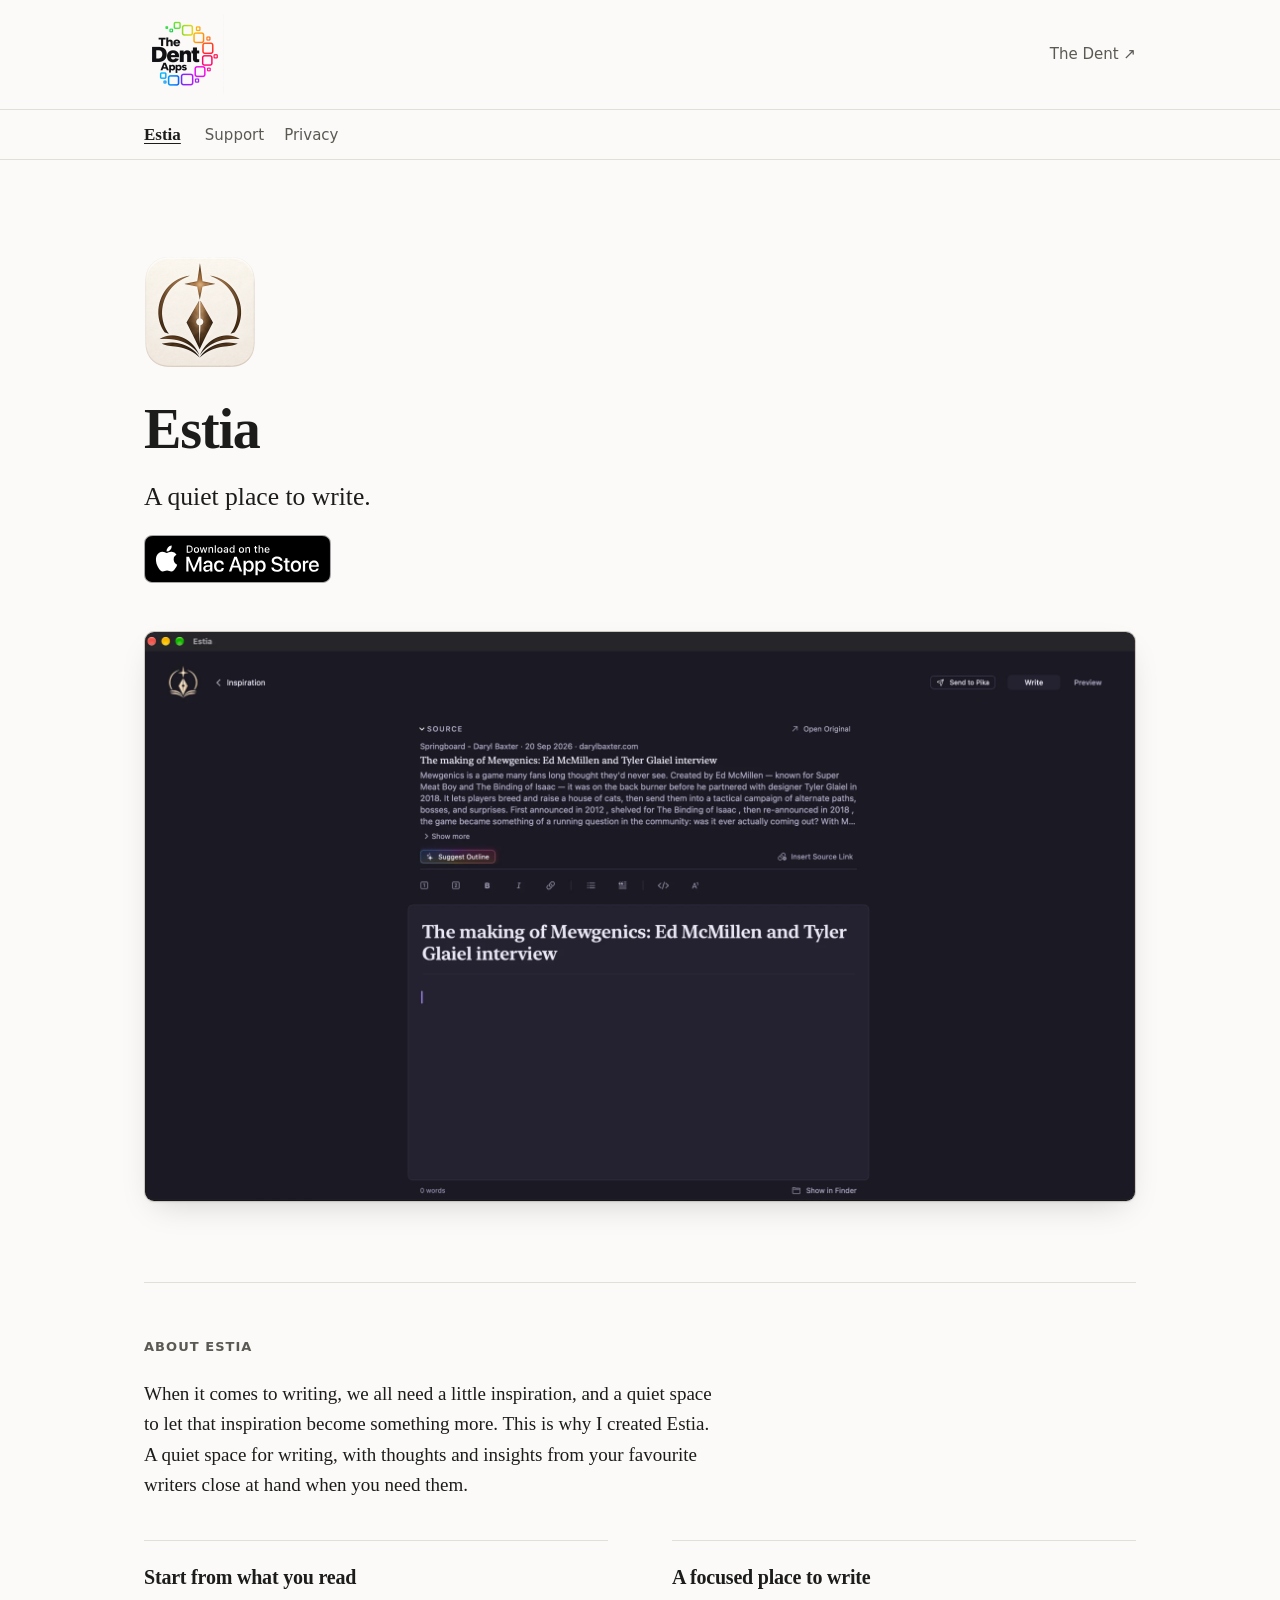
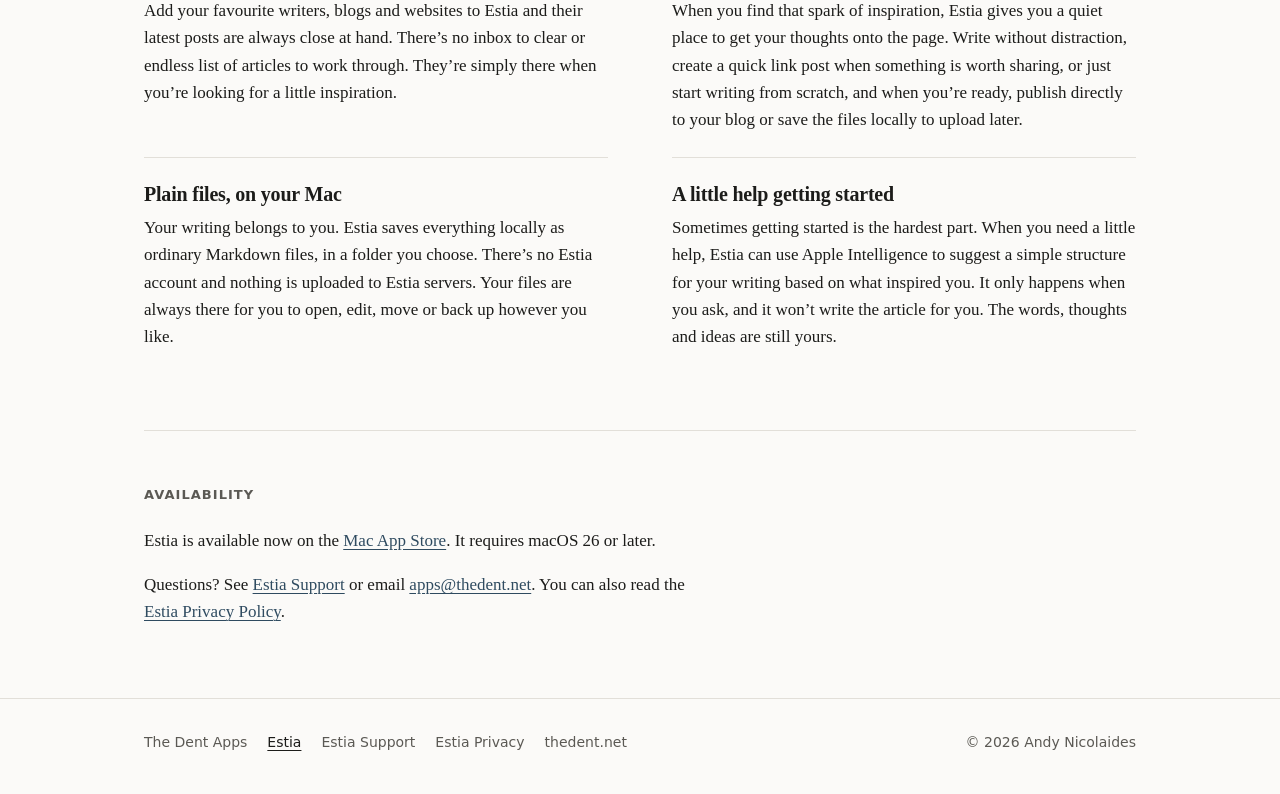
==== commit 0b89da67: "Mark Estia as available on the Mac App Store Estia has launched, so replace its "coming soon" wordin" ====
--- a/estia/index.html
+++ b/estia/index.html
@@ -4,7 +4,7 @@
   <meta charset="utf-8">
   <meta name="viewport" content="width=device-width, initial-scale=1">
   <title>Estia · The Dent Apps</title>
-  <meta name="description" content="Estia is a native Mac writing app: a quiet place to write. Coming soon to the Mac App Store.">
+  <meta name="description" content="Estia is a native Mac writing app: a quiet place to write. Available now on the Mac App Store.">
   <link rel="canonical" href="https://apps.thedent.net/estia/">
   <link rel="icon" href="/favicon.png" type="image/png">
   <link rel="apple-touch-icon" href="/apple-touch-icon.png">
@@ -39,7 +39,7 @@
         <picture><source srcset="/estia/assets/estia-icon-dark.png" media="(prefers-color-scheme: dark)"><img class="app-icon" src="/estia/assets/estia-icon-light.png" width="512" height="512" alt=""></picture>
         <h1 id="page-title">Estia</h1>
         <p class="lede">A quiet place to write.</p>
-        <p class="status">Coming soon to the Mac App Store</p>
+        <p class="product-hero__badge"><a class="store-badge" href="https://apps.apple.com/gb/app/estia-writing-inspiration/id6816411324?mt=12"><img src="/estia/assets/download-on-the-mac-app-store-badge.svg" width="156" height="40" alt="Download on the Mac App Store"></a></p>
       </section>
 
       <div class="product-shot">
@@ -76,7 +76,7 @@
       <section class="section" aria-labelledby="availability-heading">
         <h2 class="section-label" id="availability-heading">Availability</h2>
         <div class="prose">
-          <p>Estia is coming soon to the Mac App Store. It requires macOS 26 or later.</p>
+          <p>Estia is available now on the <a href="https://apps.apple.com/gb/app/estia-writing-inspiration/id6816411324?mt=12">Mac App Store</a>. It requires macOS 26 or later.</p>
           <p>Questions? See <a href="/estia/support/">Estia Support</a> or email <a href="mailto:apps@thedent.net">apps@thedent.net</a>. You can also read the <a href="/estia/privacy/">Estia Privacy Policy</a>.</p>
         </div>
       </section>
--- a/styles.css
+++ b/styles.css
@@ -1,8 +1,8 @@
 /* The Dent Apps — shared stylesheet
    ------------------------------------------------------------------
-   One stylesheet for every page. Apps change their personality by
-   setting data-app="…" on <html>, which overrides the colour and
-   typography tokens below. See "App themes" near the end.
+   One stylesheet for every page. Every page shares the colour tokens
+   below; an app can set data-app="…" on <html> to override typography
+   tokens. See "App themes" near the end.
    ------------------------------------------------------------------ */
 
 /* Tokens ----------------------------------------------------------- */
@@ -384,7 +384,7 @@
   outline: none;
 }
 
-.app-entry:focus-within {
+.app-entry:has(.app-entry__name a:focus-visible) {
   outline: 2px solid var(--accent);
   outline-offset: 4px;
   border-radius: 4px;
@@ -403,6 +403,14 @@
 .app-entry__description {
   margin: 0.15rem 0 0;
   color: var(--ink-soft);
+}
+
+/* Sits above the row's link overlay so the badge stays its own link */
+.app-entry__badge {
+  position: relative;
+  z-index: 1;
+  width: fit-content;
+  margin: 0.75rem 0 0;
 }
 
 .app-entry__meta {
@@ -509,6 +517,30 @@
   color: var(--ink);
 }
 
+/* App Store badge ------------------------------------------------- */
+
+/* Apple's unmodified badge artwork. Apple asks for at least 40 px of
+   height on screen and clear space of a quarter of its height, which the
+   margins around .app-entry__badge and .product-hero__badge provide. */
+.store-badge {
+  display: block;
+  width: fit-content;
+  border-radius: 8px;
+}
+
+.store-badge img {
+  width: auto;
+  height: 40px;
+}
+
+.product-hero__badge {
+  margin: 1.25rem 0 0;
+}
+
+.product-hero__badge .store-badge img {
+  height: 48px;
+}
+
 .product-shot {
   padding-bottom: clamp(3rem, 7vw, 5rem);
 }
@@ -619,28 +651,32 @@
 
 /* App themes ------------------------------------------------------- */
 
-/* Estia: warm cream paper, earthy brown accent, serif text */
+/* Every page uses The Dent's colours above, in light and dark, so the
+   apps read as one site. An app may still override typography here. */
+
+/* Estia: serif text */
 [data-app="estia"] {
-  --paper: #f8f3ea;
-  --surface: #efe7d9;
-  --ink: #2a211a;
-  --ink-soft: #6b5c4d;
-  --rule: #e4d9c7;
-  --rule-strong: #cdbda5;
-  --accent: #7a4a2a;
   --font-body: var(--font-serif);
 }
 
-@media (prefers-color-scheme: dark) {
-  [data-app="estia"] {
-    --paper: #1c1814;
-    --surface: #26201b;
-    --ink: #eee5d8;
-    --ink-soft: #b3a592;
-    --rule: #342c24;
-    --rule-strong: #4d4236;
-    --accent: #d9a877;
-  }
+/* iPhone icons are full-bleed squares that iOS masks itself, so unlike the
+   macOS icons above they get their rounded shape here, and are scaled to
+   the same visual size as a macOS icon's artwork within its padding. */
+.app-icon--ios {
+  border-radius: 22.37%;
+  transform: scale(0.805);
+  box-shadow: 0 0 0 1px var(--rule-strong), 0 8px 20px -10px rgb(0 0 0 / 0.35);
+}
+
+/* On the home page, match the Estia icon's artwork, which fills 85.2% of
+   its canvas (436 of 512 px), so both apps read at the same size. */
+.app-entry .app-icon--ios {
+  transform: scale(0.852);
+}
+
+/* The same correction for the product page hero, beside Estia's. */
+.product-hero .app-icon--ios {
+  transform: scale(0.852);
 }
 
 /* Motion ----------------------------------------------------------- */
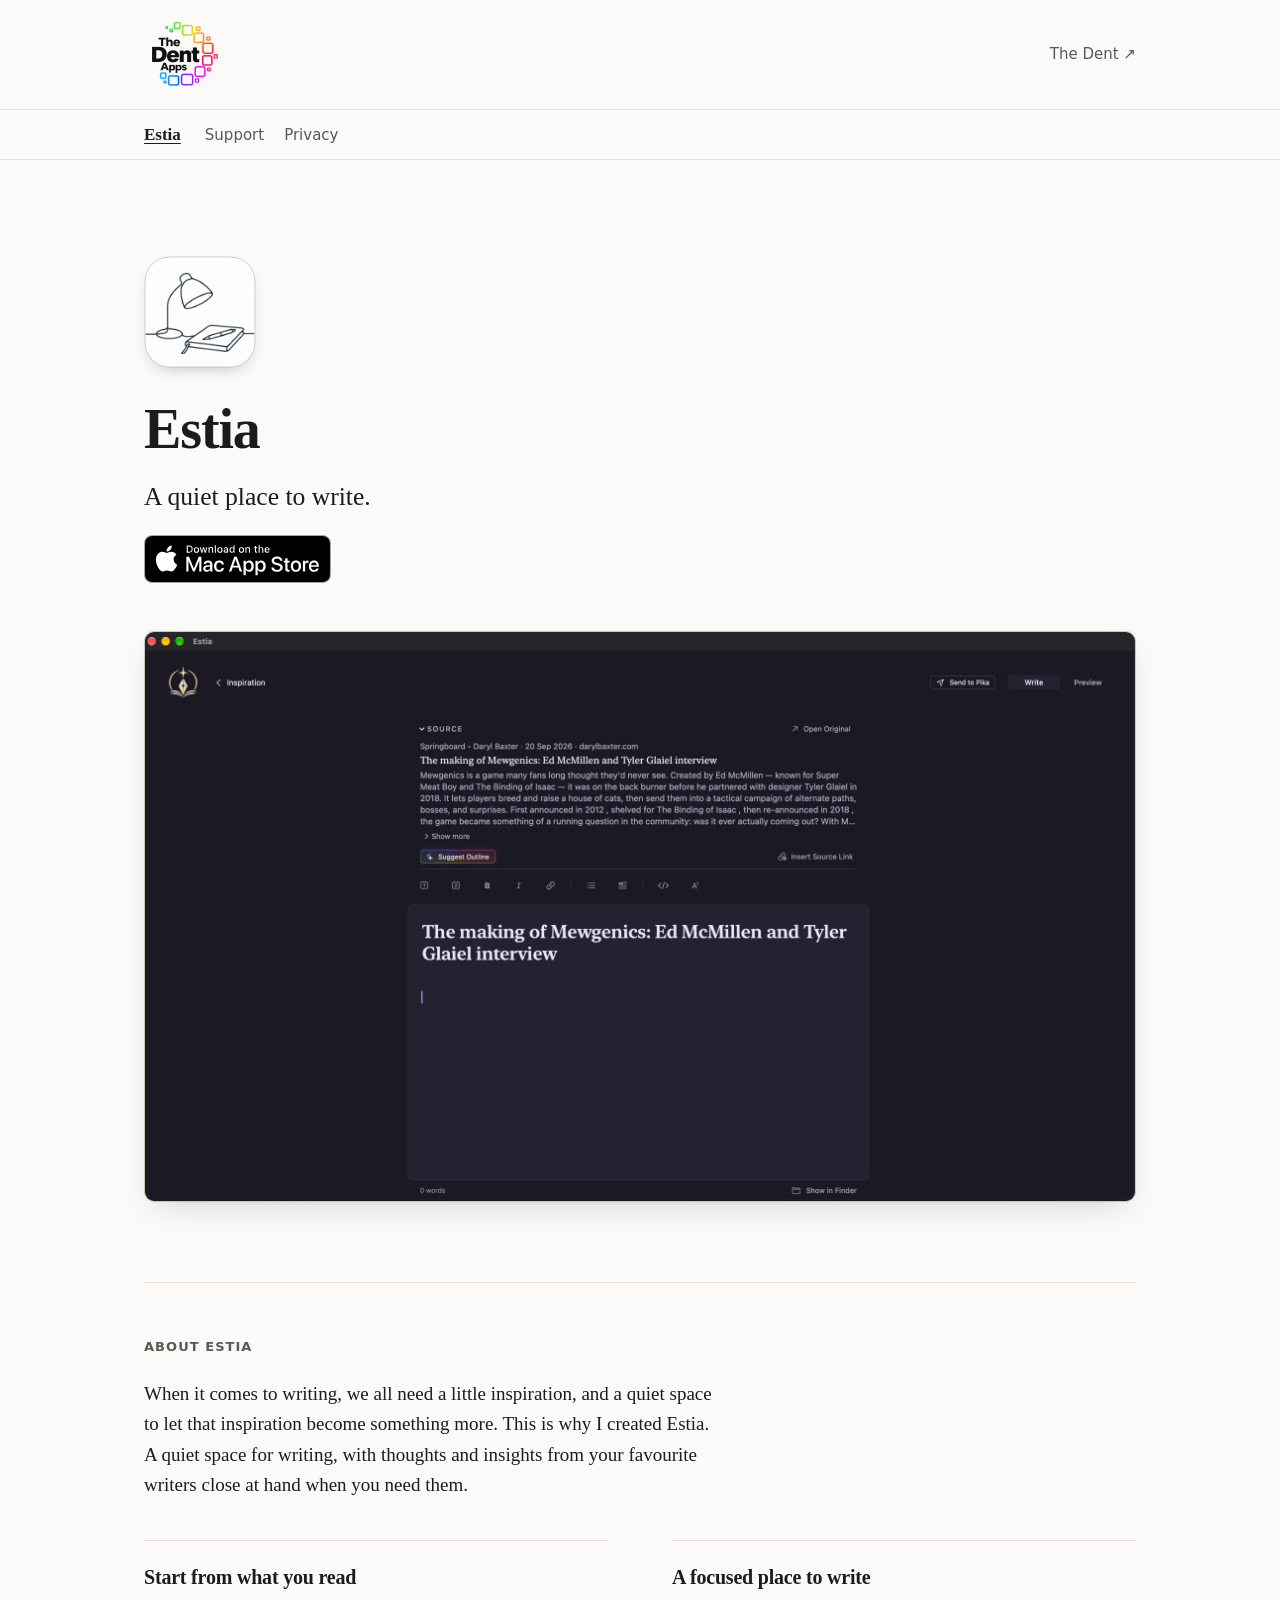
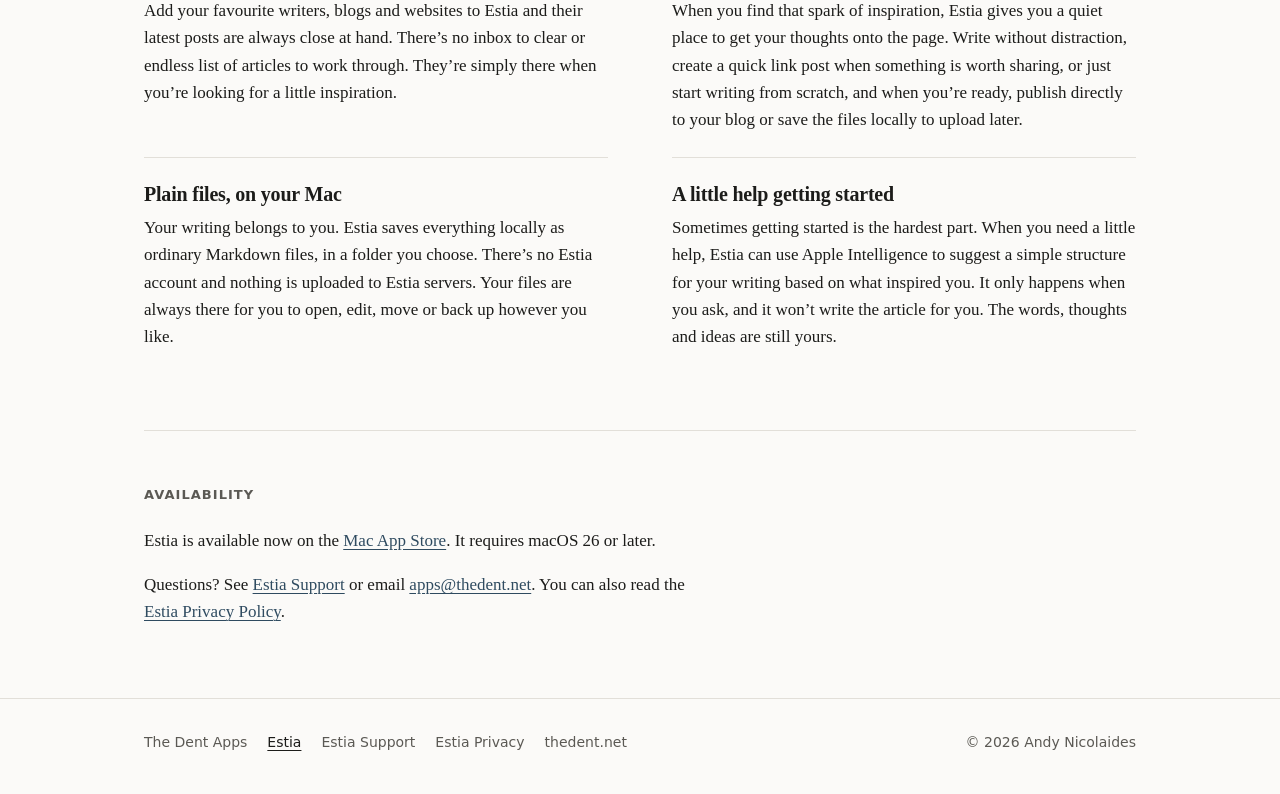
==== commit d54c0ff9: "Use the approved Default icon for Estia Replace Estia's light and dark icons with the approved Estia" ====
--- a/estia/index.html
+++ b/estia/index.html
@@ -36,7 +36,7 @@
   <main id="main">
     <div class="wrap">
       <section class="product-hero" aria-labelledby="page-title">
-        <picture><source srcset="/estia/assets/estia-icon-dark.png" media="(prefers-color-scheme: dark)"><img class="app-icon" src="/estia/assets/estia-icon-light.png" width="512" height="512" alt=""></picture>
+        <picture><source srcset="/estia/assets/estia-icon-dark.png" media="(prefers-color-scheme: dark)"><img class="app-icon app-icon--ios" src="/estia/assets/estia-icon-light.png" width="512" height="512" alt=""></picture>
         <h1 id="page-title">Estia</h1>
         <p class="lede">A quiet place to write.</p>
         <p class="product-hero__badge"><a class="store-badge" href="https://apps.apple.com/gb/app/estia-writing-inspiration/id6816411324?mt=12"><img src="/estia/assets/download-on-the-mac-app-store-badge.svg" width="156" height="40" alt="Download on the Mac App Store"></a></p>
--- a/styles.css
+++ b/styles.css
@@ -458,9 +458,8 @@
 
 /* App icon --------------------------------------------------------- */
 
-/* Real icons are square PNGs exported from the macOS icon, which already
-   include the rounded shape and transparent padding, so the <img> itself
-   gets no radius or border. */
+/* Icons are square PNGs. This base class sets only the size; full-bleed
+   artwork gets its rounded shape from .app-icon--ios below. */
 .app-icon {
   display: block;
   aspect-ratio: 1;
@@ -659,22 +658,23 @@
   --font-body: var(--font-serif);
 }
 
-/* iPhone icons are full-bleed squares that iOS masks itself, so unlike the
-   macOS icons above they get their rounded shape here, and are scaled to
-   the same visual size as a macOS icon's artwork within its padding. */
+/* Full-bleed icons (Quest Journal's iPhone icon and Estia's Mac icon) are
+   squares that the system masks itself, so they get their rounded shape
+   here, and are scaled to the visual size of an icon's artwork within its
+   padding. */
 .app-icon--ios {
   border-radius: 22.37%;
   transform: scale(0.805);
   box-shadow: 0 0 0 1px var(--rule-strong), 0 8px 20px -10px rgb(0 0 0 / 0.35);
 }
 
-/* On the home page, match the Estia icon's artwork, which fills 85.2% of
-   its canvas (436 of 512 px), so both apps read at the same size. */
+/* On the home page, scale to the 85.2% of the canvas (436 of 512 px) that a
+   padded macOS icon's artwork fills, so every app icon reads at one size. */
 .app-entry .app-icon--ios {
   transform: scale(0.852);
 }
 
-/* The same correction for the product page hero, beside Estia's. */
+/* The same correction for the product page hero. */
 .product-hero .app-icon--ios {
   transform: scale(0.852);
 }
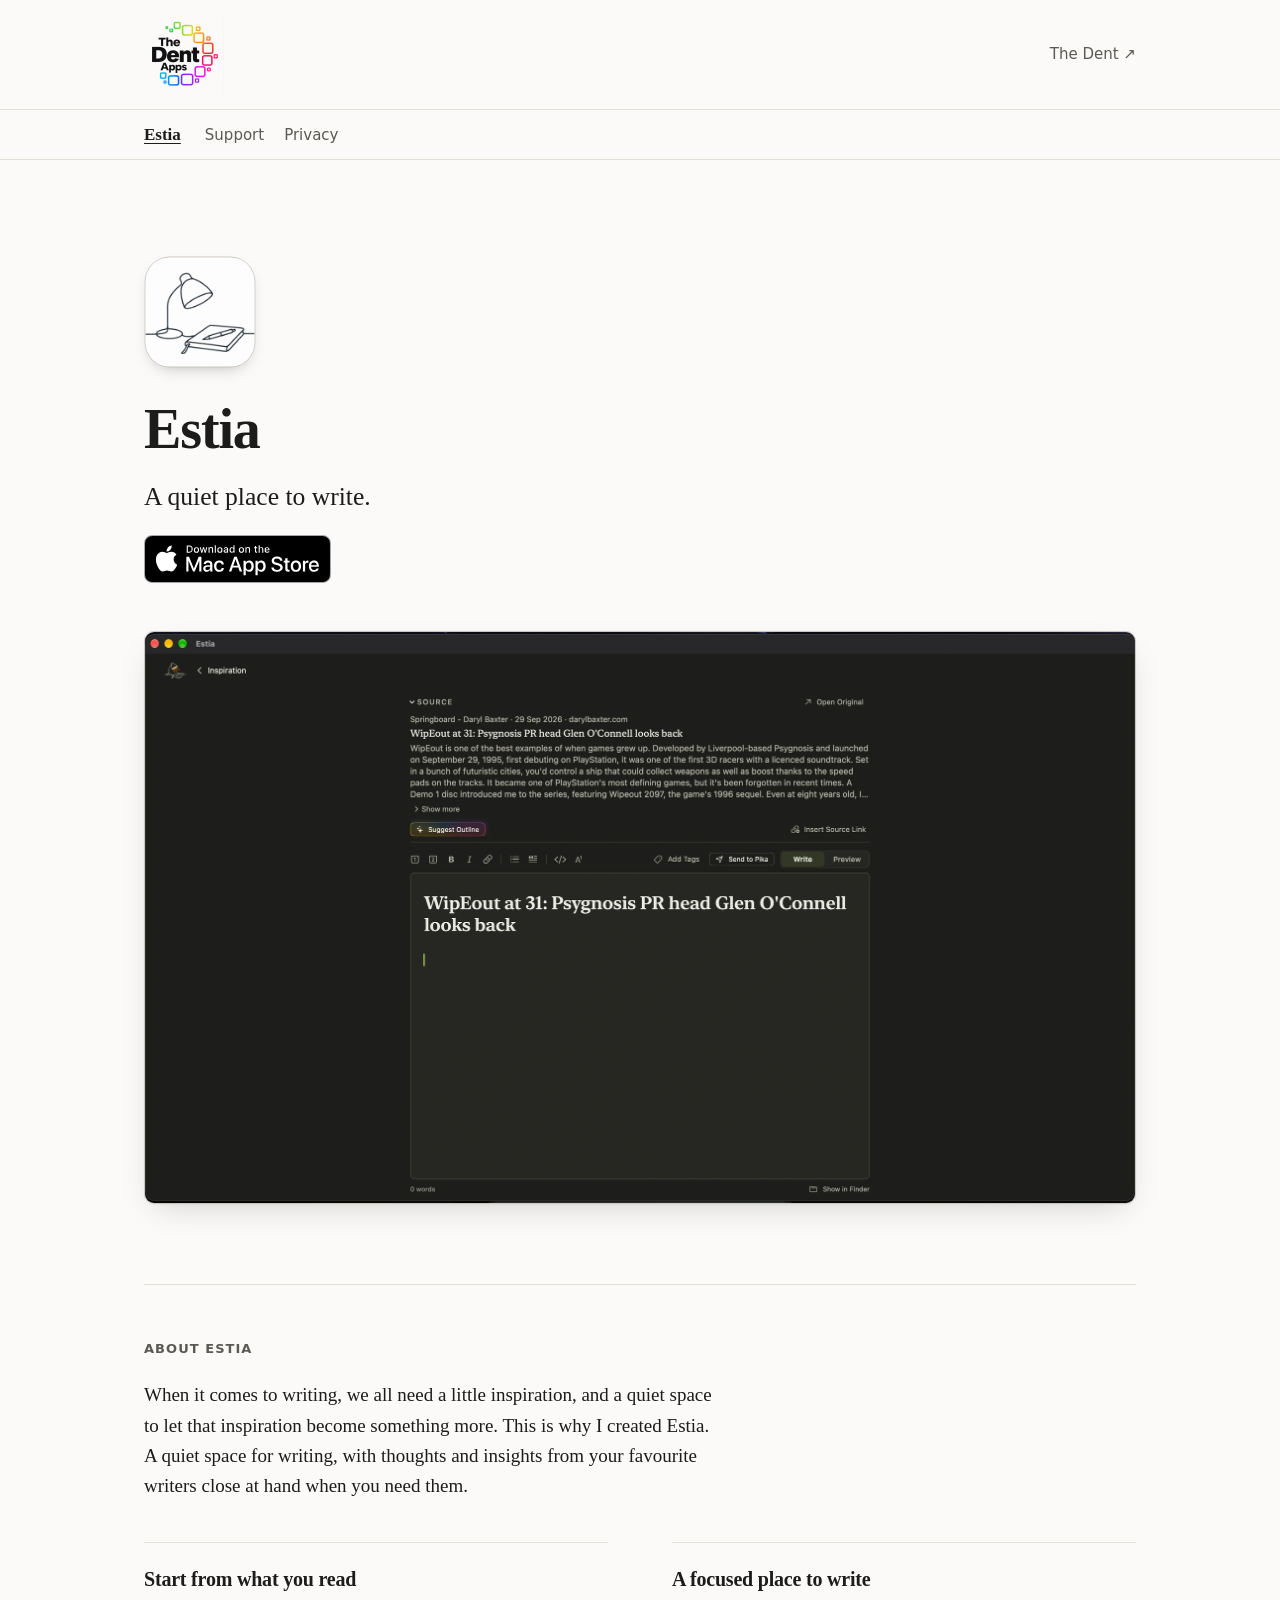
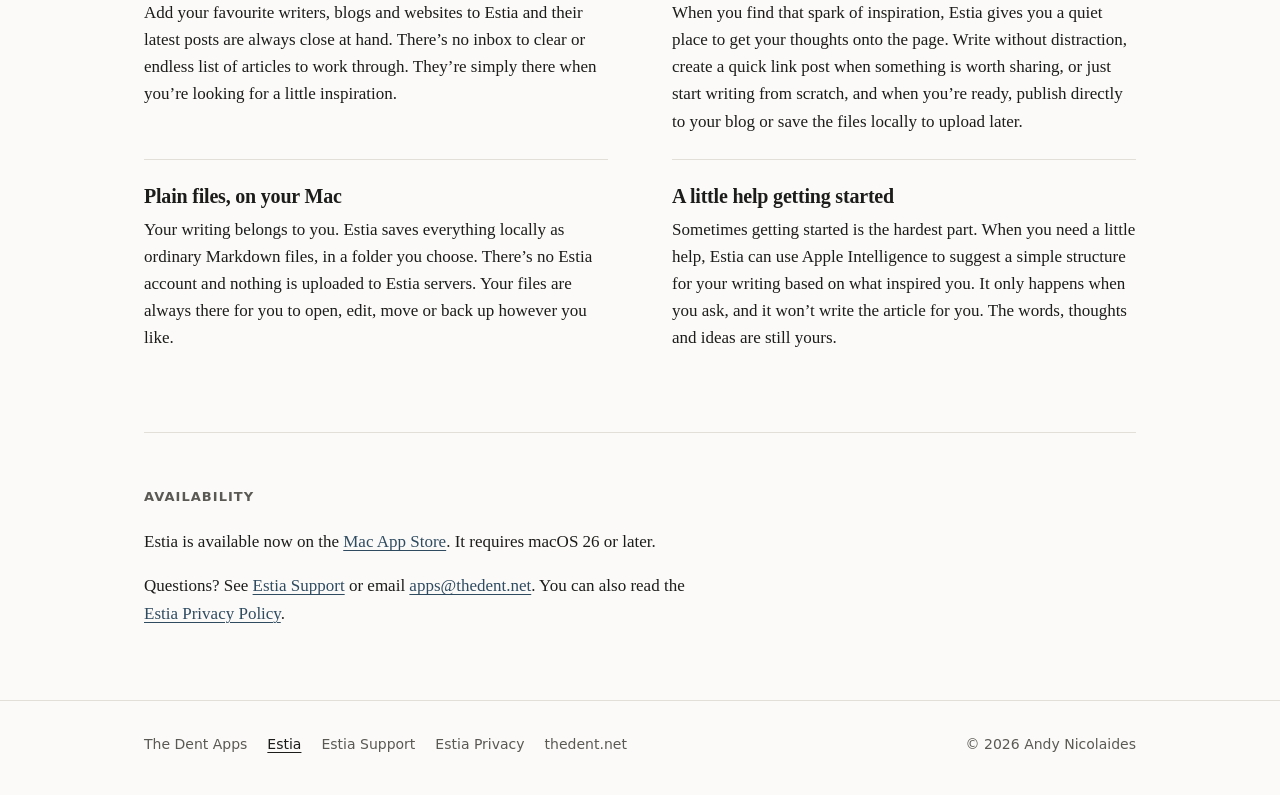
==== commit ddced861: "Update Estia screenshot to the Estia 1.3 build 7 window Replace estia-screenshot.webp with a capture" ====
--- a/estia/index.html
+++ b/estia/index.html
@@ -44,7 +44,7 @@
 
       <div class="product-shot">
         <figure class="screenshot">
-          <img src="/estia/assets/estia-screenshot.webp" width="2000" height="1150"
+          <img src="/estia/assets/estia-screenshot.webp" width="2000" height="1153"
                alt="Estia’s main window in dark mode, with a source article’s details and a Suggest Outline button above a new draft, and Send to Pika, Write and Preview in the toolbar.">
         </figure>
       </div>
